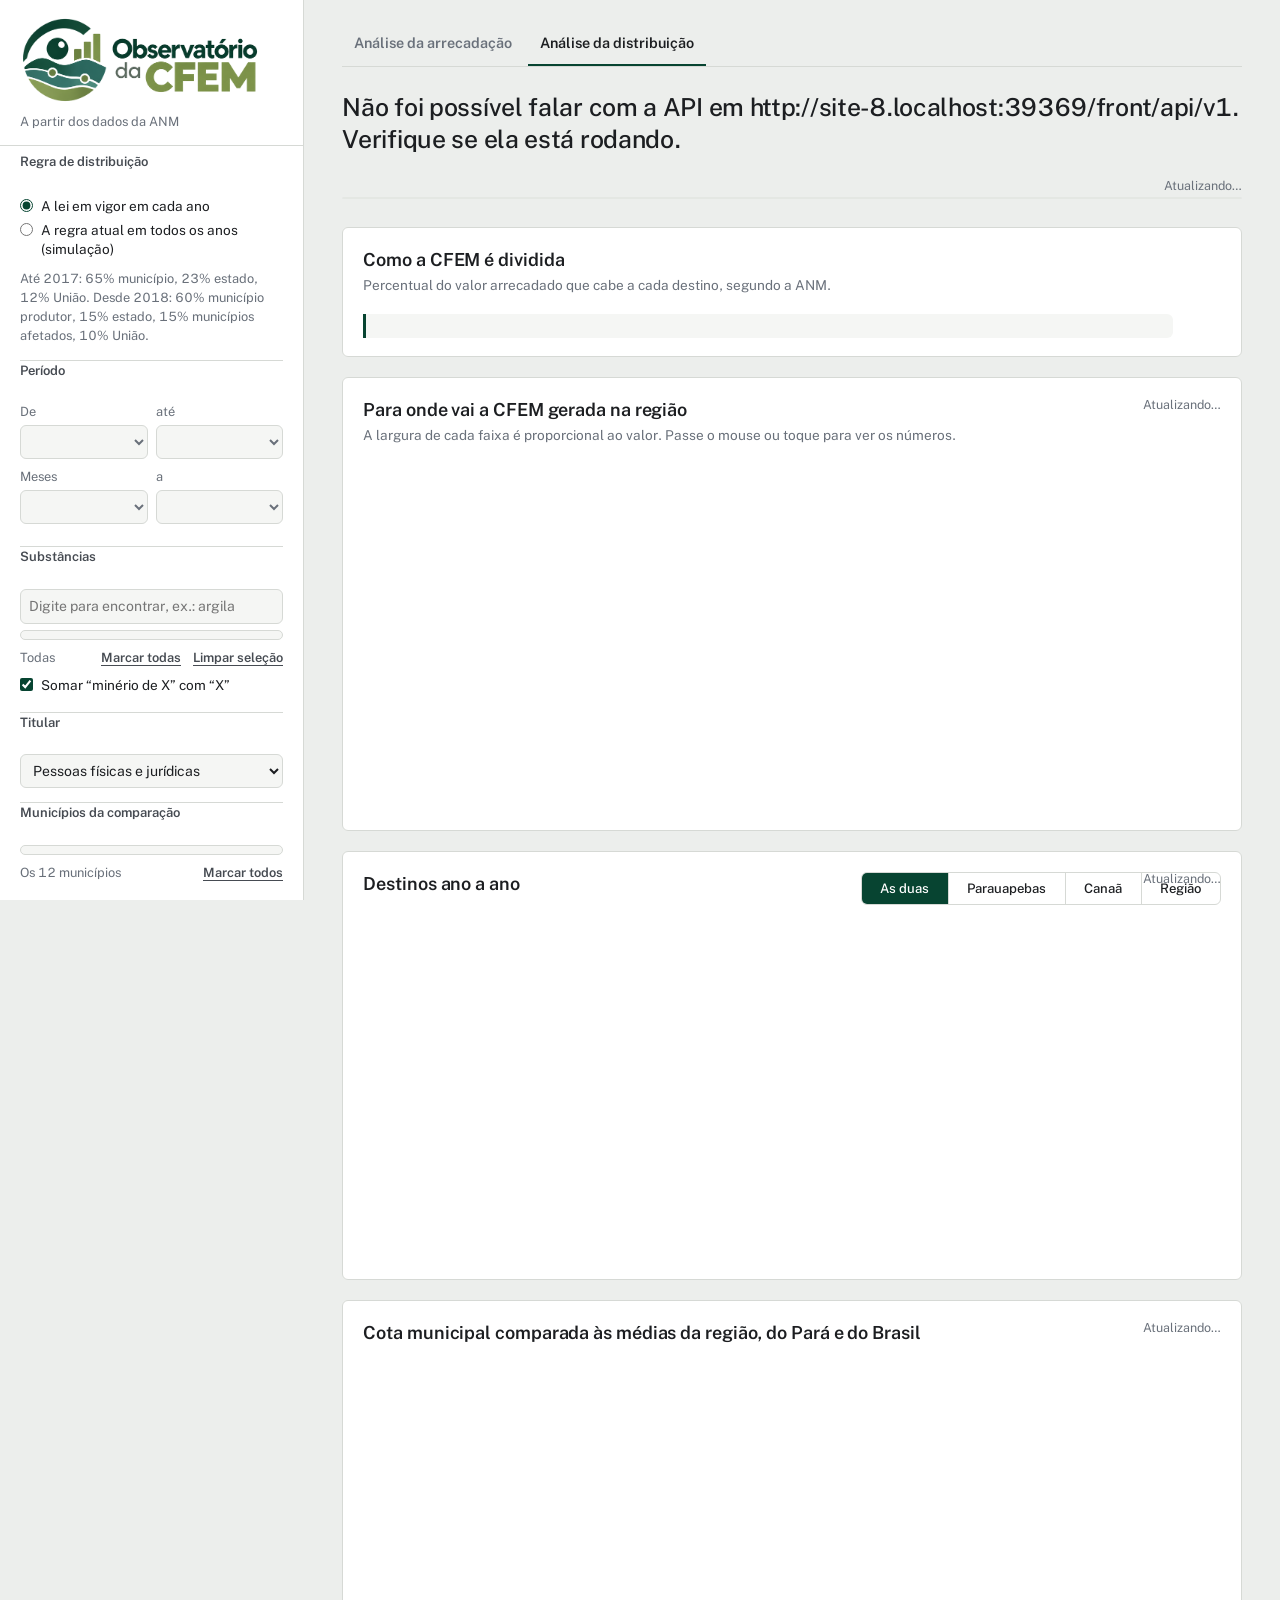
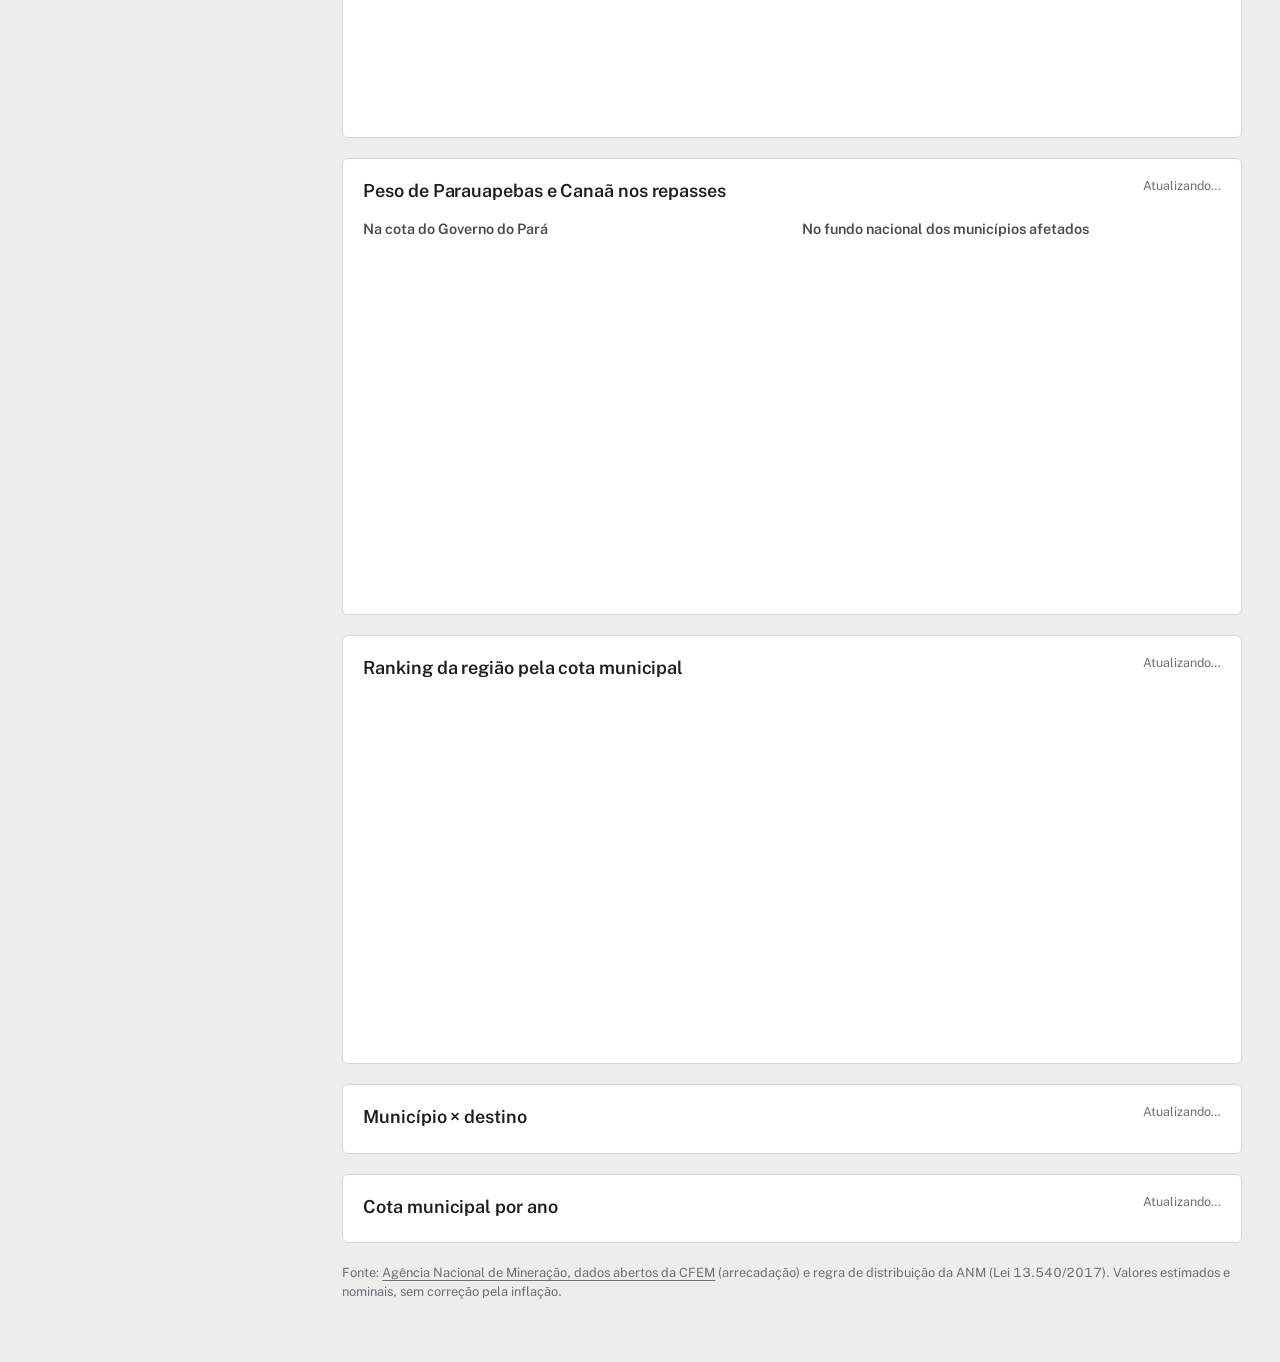
==== front/distribuicao.html @ bdf80a01 "Análise da distribuição" ====
<!doctype html>
<html lang="pt-BR">
<head>
  <meta charset="utf-8">
  <meta name="viewport" content="width=device-width, initial-scale=1">
  <title>Distribuição da CFEM · Observatório da CFEM</title>
  <meta name="description" content="Para onde vai a CFEM gerada em Parauapebas e Canaã dos Carajás: município produtor, estado, municípios afetados e União, comparados à região de Carajás, ao Pará e ao Brasil.">
  <link rel="preconnect" href="https://fonts.googleapis.com">
  <link rel="preconnect" href="https://fonts.gstatic.com" crossorigin>
  <link href="https://fonts.googleapis.com/css2?family=Public+Sans:wght@400;500;600;700&display=swap" rel="stylesheet">
  <link rel="stylesheet" href="estilo.css">
  <link rel="icon" type="image/png" href="img/favicon.png">
  <link rel="apple-touch-icon" href="img/apple-touch-icon.png">
  <script src="vendor/plotly.min.js" defer></script>
  <script src="comum.js" defer></script>
  <script src="distribuicao.js" defer></script>
</head>
<body>
  <a class="pular" href="#conteudo">Ir para os gráficos</a>

  <div class="estrutura">
    <!-- ============================== Filtros ============================== -->
    <aside class="lateral" id="lateral" aria-label="Filtros">
      <div class="marca">
        <div class="logo">
          <img src="img/logo-observatorio-cfem.png" width="640" height="235" alt="Observatório da CFEM">
          <span>A partir dos dados da ANM</span>
        </div>
        <button class="fechar-lateral" type="button" aria-label="Fechar filtros" data-acao="fechar-filtros">×</button>
      </div>

      <form id="filtros" autocomplete="off">
        <fieldset>
          <legend>Regra de distribuição</legend>
          <label class="marcar"><input type="radio" name="regra" value="vigente" checked> A lei em vigor em cada ano</label>
          <label class="marcar"><input type="radio" name="regra" value="atual"> A regra atual em todos os anos (simulação)</label>
          <p class="dica">Até 2017: 65% município, 23% estado, 12% União. Desde 2018: 60% município produtor, 15% estado, 15% municípios afetados, 10% União.</p>
        </fieldset>

        <fieldset>
          <legend>Período</legend>
          <div class="par">
            <label>De <select name="ano_inicio"></select></label>
            <label>até <select name="ano_fim"></select></label>
          </div>
          <div class="par" id="grupo-meses">
            <label>Meses <select name="mes_inicio"></select></label>
            <label>a <select name="mes_fim"></select></label>
          </div>
          <div class="aviso-parcial" id="aviso-parcial" hidden>
            <p></p>
            <button type="button" class="botao-texto" data-acao="meses-completos"></button>
          </div>
        </fieldset>

        <fieldset>
          <legend>Substâncias</legend>
          <input type="search" id="busca-substancia" placeholder="Digite para encontrar, ex.: argila" aria-label="Buscar substância" aria-describedby="dica-substancias">
          <div class="lista-marcar" id="lista-substancias" role="group" aria-label="Substâncias"></div>
          <div class="linha-acoes">
            <span id="resumo-substancias">Todas</span>
            <span class="botoes">
              <button type="button" class="botao-texto" data-acao="marcar-substancias">Marcar todas</button>
              <button type="button" class="botao-texto" data-acao="limpar-substancias">Limpar seleção</button>
            </span>
          </div>
          <p class="dica alerta-dica" id="dica-substancias" hidden>Marque ao menos uma substância. Digite o nome acima para encontrá-la na lista.</p>
          <label class="marcar"><input type="checkbox" name="agrupar_substancias" checked> Somar “minério de X” com “X”</label>
        </fieldset>

        <fieldset>
          <legend>Titular</legend>
          <select name="tipo_titular" aria-label="Tipo de titular">
            <option value="Todos">Pessoas físicas e jurídicas</option>
            <option value="PJ">Só pessoas jurídicas</option>
            <option value="PF">Só pessoas físicas</option>
          </select>
        </fieldset>

        <fieldset>
          <legend>Municípios da comparação</legend>
          <div class="lista-marcar curta" id="lista-municipios" role="group" aria-label="Municípios"></div>
          <div class="linha-acoes">
            <span id="resumo-municipios">Os 12 municípios</span>
            <button type="button" class="botao-texto" data-acao="todos-municipios">Marcar todos</button>
          </div>
        </fieldset>

        <fieldset>
          <legend>Médias de referência (região, Pará e Brasil)</legend>
          <label class="marcar"><input type="radio" name="denominador" value="com_registro" checked> Só municípios com arrecadação no período</label>
          <label class="marcar"><input type="radio" name="denominador" value="todos"> Todos os municípios (região 12, PA 144, Brasil 5.570)</label>
          <label class="marcar"><input type="checkbox" name="excluir_foco_das_medias"> Tirar Canaã e Parauapebas das médias</label>
        </fieldset>

        <fieldset>
          <legend>Exibição</legend>
          <label class="marcar"><input type="checkbox" name="escala" value="log"> Escala logarítmica</label>
        </fieldset>

        <div class="acoes-finais">
          <a class="botao" id="link-csv" href="#" download>Baixar distribuição filtrada (CSV)</a>
          <a class="botao secundario" id="link-json" href="#" target="_blank" rel="noopener">Abrir todos os dados (JSON)</a>
          <button type="button" class="botao-texto" data-acao="restaurar">Restaurar filtros</button>
        </div>
      </form>

      <footer class="estado-dados" id="estado-dados" aria-live="polite">
        <p id="texto-estado">Conectando à API…</p>
        <details>
          <summary>Atualizar agora</summary>
          <form id="form-admin">
            <label>Token de administração <input type="password" name="token" required></label>
            <label class="marcar"><input type="checkbox" name="forcar"> Reprocessar mesmo sem mudanças</label>
            <button class="botao secundario" type="submit">Verificar o portal da ANM</button>
            <p class="dica" id="msg-admin" role="status"></p>
          </form>
        </details>
      </footer>
    </aside>

    <!-- ============================== Conteúdo ============================== -->
    <main id="conteudo" tabindex="-1">
      <div class="barra-movel">
        <button type="button" class="botao secundario" data-acao="abrir-filtros" aria-controls="lateral">Filtros</button>
        <span id="resumo-movel"></span>
      </div>

      <nav class="paginas" aria-label="Páginas">
        <a href="./" data-pagina="arrecadacao" data-arquivo="./"><span class="longo">Análise da </span>arrecadação</a>
        <a href="distribuicao.html" data-pagina="distribuicao" data-arquivo="distribuicao.html" aria-current="page"><span class="longo">Análise da </span>distribuição</a>
      </nav>

      <header class="topo">
        <p class="manchete" id="manchete" aria-live="polite">Carregando os dados da CFEM…</p>
        <ul class="notas" id="notas"></ul>
      </header>

      <section class="cifras" id="sec-indicadores" aria-label="Indicadores" data-estado="carregando">
        <div class="cifras-grade cinco" id="cifras"></div>
      </section>

      <section class="bloco" id="sec-regras">
        <h2>Como a CFEM é dividida</h2>
        <p class="sub">Percentual do valor arrecadado que cabe a cada destino, segundo a ANM.</p>
        <div id="regras"></div>
        <blockquote class="uso-recursos" id="uso-recursos"></blockquote>
      </section>

      <section class="bloco" id="sec-fluxo" data-estado="carregando">
        <h2>Para onde vai a CFEM gerada na região</h2>
        <p class="sub" id="sub-fluxo">A largura de cada faixa é proporcional ao valor. Passe o mouse ou toque para ver os números.</p>
        <div class="grafico" id="g-fluxo" role="img" aria-label="Diagrama de fluxo do município de origem para cada destino"></div>
      </section>

      <section class="bloco" id="sec-destinos" data-estado="carregando">
        <div class="cabecalho-bloco">
          <div>
            <h2>Destinos ano a ano</h2>
            <p class="sub" id="sub-destinos"></p>
          </div>
          <div class="segmentado compacto" role="radiogroup" aria-label="Origem da CFEM" id="origem-destinos">
            <label><input type="radio" name="origem" value="soma" checked><span>As duas</span></label>
            <label><input type="radio" name="origem" value="Parauapebas"><span>Parauapebas</span></label>
            <label><input type="radio" name="origem" value="Canaã dos Carajás"><span>Canaã</span></label>
            <label><input type="radio" name="origem" value="regiao"><span>Região</span></label>
          </div>
        </div>
        <div class="grafico" id="g-destinos" role="img" aria-label="Barras empilhadas por ano e destino"></div>
      </section>

      <section class="bloco" id="sec-medias" data-estado="carregando">
        <h2>Cota municipal comparada às médias da região, do Pará e do Brasil</h2>
        <p class="sub" id="sub-medias"></p>
        <div class="grafico" id="g-medias" role="img" aria-label="Barras agrupadas por ano em escala logarítmica"></div>
        <div class="tabela-rolagem"><table class="tabela" id="t-medias"></table></div>
      </section>

      <section class="bloco" id="sec-peso" data-estado="carregando">
        <h2>Peso de Parauapebas e Canaã nos repasses</h2>
        <p class="sub" id="sub-peso"></p>
        <div class="dupla interna">
          <div>
            <h3>Na cota do Governo do Pará</h3>
            <div class="grafico" id="g-peso-estado" role="img" aria-label="Linhas: participação na cota estadual do Pará"></div>
          </div>
          <div>
            <h3>No fundo nacional dos municípios afetados</h3>
            <div class="grafico" id="g-peso-afetados" role="img" aria-label="Linhas: participação no fundo dos municípios afetados"></div>
          </div>
        </div>
      </section>

      <section class="bloco" id="sec-ranking" data-estado="carregando">
        <h2>Ranking da região pela cota municipal</h2>
        <p class="sub" id="sub-ranking"></p>
        <div class="grafico" id="g-ranking" role="img" aria-label="Barras horizontais por município"></div>
      </section>

      <section class="bloco" id="sec-tabela-destinos" data-estado="carregando">
        <h2>Município × destino</h2>
        <p class="sub" id="sub-tabela-destinos"></p>
        <div class="tabela-rolagem"><table class="tabela" id="t-destinos"></table></div>
      </section>

      <section class="bloco" id="sec-resumo" data-estado="carregando">
        <h2>Cota municipal por ano</h2>
        <p class="sub" id="sub-resumo"></p>
        <div class="tabela-rolagem"><table class="tabela" id="t-resumo"></table></div>
      </section>

      <footer class="rodape">
        <p>Fonte: <a href="https://dadosabertos.anm.gov.br/CFEM/" target="_blank" rel="noopener">Agência Nacional de Mineração, dados abertos da CFEM</a> (arrecadação) e regra de distribuição da ANM (Lei 13.540/2017). Valores estimados e nominais, sem correção pela inflação.</p>
      </footer>
    </main>
  </div>
  <div class="veu" data-acao="fechar-filtros" hidden></div>
</body>
</html>
---- front/estilo.css ----
/* ============================================================
   CFEM Carajás — tokens
   ============================================================ */
:root {
  color-scheme: light;
  --bg: #eceeec;            /* cinza mineral */
  --surface: #ffffff;
  --surface-2: #f5f6f4;
  --ink: #1c1e21;
  --ink-2: #464b52;
  --muted: #69707a;
  --rule: #d6d9d5;
  --grid: #e8eae6;
  --focus: #1c1e21;
  --marca: #074431;          /* verde-escuro da logo: botões e seleção */
  --marca-texto: #ffffff;

  /* identidade das séries (mesma do painel do Colab) */
  --c-parauapebas: #2a78d6;
  --c-canaa: #eb6834;
  --c-demais: #a3a29c;
  --c-soma: #3d3c39;
  --c-media-rc: #6250d6;
  --c-media-pa: #1baf7a;
  --c-media-br: #52514e;
  --c-contexto: #c9c8c2;
  --c-incompleto: rgba(105, 112, 122, .13);

  /* destinos da CFEM (página de distribuição) — paleta validada para daltonismo no claro e no escuro */
  --c-dest-municipio: #0f8a72;
  --c-dest-estado: #b88400;
  --c-dest-afetados: #c0407a;
  --c-dest-uniao: #3d6fb0;

  --seq-1: #cde2fb; --seq-2: #9ec5f4; --seq-3: #6da7ec; --seq-4: #3987e5;
  --seq-5: #256abf; --seq-6: #184f95; --seq-7: #0d366b;

  --fonte: "Public Sans", system-ui, -apple-system, "Segoe UI", Roboto, sans-serif;
  --lateral: 304px;
  --raio: 6px;
}

@media (prefers-color-scheme: dark) {
  :root:not([data-theme="light"]) {
    color-scheme: dark;
    --bg: #141517; --surface: #1c1d20; --surface-2: #232428;
    --ink: #ecebe7; --ink-2: #c4c3bc; --muted: #9b9b94; --rule: #34363b; --grid: #2a2c30; --focus: #ecebe7;
    --marca: #7c914b; --marca-texto: #10140a;
    --c-parauapebas: #3987e5; --c-canaa: #d95926; --c-demais: #74736d; --c-soma: #d9d7d0;
    --c-media-rc: #9085e9; --c-media-pa: #199e70; --c-media-br: #a19f98; --c-contexto: #4a4b50; --c-incompleto: rgba(155, 155, 148, .14);
    --c-dest-municipio: #1f9a80; --c-dest-estado: #b3850c; --c-dest-afetados: #d65a92; --c-dest-uniao: #5a86cc;
    --seq-1: #16314f; --seq-2: #1c4775; --seq-3: #225d9b; --seq-4: #2a78d6;
    --seq-5: #5598e7; --seq-6: #86b6ef; --seq-7: #cde2fb;
  }
}
:root[data-theme="dark"] {
  color-scheme: dark;
  --bg: #141517; --surface: #1c1d20; --surface-2: #232428;
  --ink: #ecebe7; --ink-2: #c4c3bc; --muted: #9b9b94; --rule: #34363b; --grid: #2a2c30; --focus: #ecebe7;
  --marca: #7c914b; --marca-texto: #10140a;
  --c-parauapebas: #3987e5; --c-canaa: #d95926; --c-demais: #74736d; --c-soma: #d9d7d0;
  --c-media-rc: #9085e9; --c-media-pa: #199e70; --c-media-br: #a19f98; --c-contexto: #4a4b50; --c-incompleto: rgba(155, 155, 148, .14);
    --c-dest-municipio: #1f9a80; --c-dest-estado: #b3850c; --c-dest-afetados: #d65a92; --c-dest-uniao: #5a86cc;
  --seq-1: #16314f; --seq-2: #1c4775; --seq-3: #225d9b; --seq-4: #2a78d6;
  --seq-5: #5598e7; --seq-6: #86b6ef; --seq-7: #cde2fb;
}

/* ============================================================
   Base
   ============================================================ */
*, *::before, *::after { box-sizing: border-box; }
[hidden] { display: none !important; }   /* vale mesmo para itens com display: flex/grid */
html { -webkit-text-size-adjust: 100%; }
body {
  margin: 0;
  background: var(--bg);
  color: var(--ink);
  font: 400 15px/1.5 var(--fonte);
  font-variant-numeric: tabular-nums;
}
a { color: inherit; text-underline-offset: 3px; }
h2 { font-size: 1.125rem; font-weight: 600; line-height: 1.3; margin: 0; letter-spacing: -.005em; }
button, input, select { font: inherit; color: inherit; }
:focus-visible { outline: 2px solid var(--focus); outline-offset: 2px; }

.pular { position: absolute; left: -999px; top: 8px; background: var(--ink); color: var(--surface); padding: 8px 12px; z-index: 50; border-radius: var(--raio); }
.pular:focus { left: 8px; }

.estrutura { display: grid; grid-template-columns: var(--lateral) minmax(0, 1fr); min-height: 100vh; }

/* ============================================================
   Lateral de filtros
   ============================================================ */
.lateral {
  position: sticky; top: 0; height: 100vh; overflow-y: auto;
  background: var(--surface); border-right: 1px solid var(--rule);
  display: flex; flex-direction: column;
}
.marca { display: flex; align-items: flex-start; gap: 10px; padding: 16px 20px 14px; border-bottom: 1px solid var(--rule); }
.logo { flex: 1; min-width: 0; }
.logo img { display: block; width: 100%; max-width: 240px; height: auto; }
.logo span { display: block; font-size: .8rem; color: var(--muted); margin-top: 8px; }
@media (prefers-color-scheme: dark) {
  :root:not([data-theme="light"]) .logo img { background: #fff; padding: 8px 10px; border-radius: var(--raio); }
}
:root[data-theme="dark"] .logo img { background: #fff; padding: 8px 10px; border-radius: var(--raio); }
.fechar-lateral { display: none; margin-left: auto; background: none; border: 0; font-size: 1.6rem; line-height: 1; cursor: pointer; padding: 4px 8px; }

#filtros { padding: 6px 20px 8px; flex: 1; }
fieldset { border: 0; padding: 14px 0; margin: 0; border-bottom: 1px solid var(--rule); min-width: 0; }
legend { font-size: .8125rem; font-weight: 600; color: var(--ink-2); padding: 0; margin-bottom: 8px; }
.dica { font-size: .8rem; color: var(--muted); margin: 8px 0 0; }

select, input[type="search"], input[type="password"] {
  width: 100%; background: var(--surface-2); border: 1px solid var(--rule); border-radius: var(--raio);
  padding: 6px 8px; font-size: .875rem; min-height: 34px;
}
.par { display: grid; grid-template-columns: 1fr 1fr; gap: 8px; margin-bottom: 8px; }
.par label, .par-unico { display: grid; gap: 4px; font-size: .8rem; color: var(--muted); }
.par-unico { margin-top: 8px; }

.segmentado { display: grid; grid-template-columns: 1fr 1fr; border: 1px solid var(--rule); border-radius: var(--raio); overflow: hidden; }
.segmentado label { position: relative; }
.segmentado input { position: absolute; opacity: 0; inset: 0; cursor: pointer; }
.segmentado span { display: block; text-align: center; padding: 7px 4px; font-size: .875rem; font-weight: 500; }
.segmentado label + label span { border-left: 1px solid var(--rule); }
.segmentado input:checked + span { background: var(--marca); color: var(--marca-texto); }
.segmentado input:focus-visible + span { outline: 2px solid var(--focus); outline-offset: -4px; }

.marcar { display: flex; gap: 8px; align-items: flex-start; font-size: .85rem; padding: 3px 0; cursor: pointer; line-height: 1.35; }
.marcar input { margin: 2px 0 0; accent-color: var(--marca); flex: none; }

#busca-substancia { margin-bottom: 6px; }
.lista-marcar { max-height: 172px; overflow-y: auto; border: 1px solid var(--rule); border-radius: var(--raio); padding: 4px 8px; background: var(--surface-2); }
.lista-marcar.curta { max-height: none; }
.lista-marcar .marcar { font-size: .82rem; }
.lista-marcar .valor { margin-left: auto; color: var(--muted); font-size: .75rem; white-space: nowrap; }
.amostra { width: 10px; height: 10px; border-radius: 2px; flex: none; margin-top: 4px; background: var(--c-contexto); }
.linha-acoes { display: flex; justify-content: space-between; align-items: center; gap: 8px; margin: 6px 0 4px; font-size: .8rem; color: var(--muted); }
.linha-acoes { flex-wrap: wrap; }
.linha-acoes .botoes { display: flex; gap: 12px; white-space: nowrap; }
.alerta-dica { color: var(--ink-2); background: var(--surface-2); border: 1px solid var(--rule); border-radius: var(--raio); padding: 6px 8px; }
.sem-resultado { font-size: .8rem; color: var(--muted); padding: 6px 0; }

.aviso-parcial { background: var(--surface-2); border: 1px solid var(--rule); border-radius: var(--raio); padding: 8px 10px; font-size: .8rem; }
.aviso-parcial p { margin: 0 0 4px; color: var(--ink-2); }

.botao, .botao-texto { cursor: pointer; text-decoration: none; }
.botao {
  display: block; text-align: center; background: var(--marca); color: var(--marca-texto); border: 1px solid var(--marca);
  border-radius: var(--raio); padding: 8px 12px; font-size: .875rem; font-weight: 600;
}
.botao.secundario { background: transparent; color: var(--ink); border-color: var(--rule); }
.botao:hover { filter: brightness(1.15); }
.botao.secundario:hover { background: var(--surface-2); filter: none; }
.botao-texto { background: none; border: 0; padding: 2px 0; font-size: .8rem; font-weight: 600; text-decoration: underline; text-underline-offset: 3px; color: var(--ink-2); }
.acoes-finais { display: grid; gap: 8px; padding: 16px 0 8px; }
.acoes-finais .botao-texto { justify-self: start; }

.estado-dados { padding: 14px 20px 20px; border-top: 1px solid var(--rule); font-size: .8rem; color: var(--muted); }
.estado-dados p { margin: 0 0 8px; }
.estado-dados summary { cursor: pointer; font-weight: 600; color: var(--ink-2); }
#form-admin { display: grid; gap: 8px; margin-top: 10px; }
#form-admin label:not(.marcar) { display: grid; gap: 4px; }

/* ============================================================
   Conteúdo
   ============================================================ */
main { padding: 32px clamp(16px, 3vw, 44px) 48px; min-width: 0; outline: none; }
.barra-movel { display: none; }

.topo { margin-bottom: 28px; }
/* A manchete: frase que se reescreve a cada filtro. Os nomes dos municípios
   levam um sublinhado grosso na cor da série e funcionam como legenda. */
.manchete {
  font-size: clamp(1.15rem, 0.95rem + 0.75vw, 1.6rem);
  line-height: 1.3; font-weight: 500; letter-spacing: -.012em;
  margin: 0; max-width: 62ch; text-wrap: pretty;
}
.manchete b { font-weight: 700; }
.manchete .mun { text-decoration: underline; text-decoration-thickness: .14em; text-underline-offset: .16em; }
.manchete .mun.p { text-decoration-color: var(--c-parauapebas); }
.manchete .mun.c { text-decoration-color: var(--c-canaa); }
.manchete .mun.m { text-decoration-color: var(--c-media-pa); }
.manchete .mun.r { text-decoration-color: var(--c-media-rc); }
.notas { list-style: none; padding: 0; margin: 14px 0 0; display: grid; gap: 4px; font-size: .85rem; color: var(--muted); max-width: 80ch; }
.notas li::before { content: "i"; display: inline-grid; place-items: center; width: 16px; height: 16px; margin-right: 8px; border: 1px solid var(--muted); border-radius: 50%; font-size: .65rem; font-weight: 700; font-style: italic; vertical-align: 1px; }
.notas li.alerta { color: var(--ink-2); }

/* faixa de cifras: uma linha contínua, não cartões soltos */
.cifras { margin-bottom: 28px; }
.cifras-grade {
  /* o fundo cinza aparece no vão de 1px entre os cartões e faz as linhas divisórias em qualquer arranjo */
  display: grid; gap: 1px; background: var(--rule); border: 1px solid var(--rule); border-radius: var(--raio); overflow: hidden;
  grid-template-columns: repeat(2, minmax(0, 1fr));
}
.cifra { padding: 14px 16px 16px; background: var(--surface); position: relative; min-width: 0; }
.cifra.media { grid-column: 1 / -1; }                       /* celular: médias em linha inteira */
@media (min-width: 901px) {                                  /* valores numa linha, as 3 médias na outra */
  .cifras-grade { grid-template-columns: repeat(12, minmax(0, 1fr)); }
  .cifra { grid-column: span 3; }
  .cifra.media { grid-column: span 4; }
}
@media (min-width: 1560px) {                                 /* tela larga: os 7 numa linha */
  .cifras-grade { grid-template-columns: repeat(7, minmax(0, 1fr)); }
  .cifra, .cifra.media { grid-column: auto; }
}
.cifra::before { content: ""; position: absolute; left: 16px; top: 0; width: 28px; height: 3px; background: var(--cor, var(--ink)); }
.cifra .rotulo { font-size: .8rem; color: var(--muted); margin: 4px 0 2px; }
.cifra .valor { font-size: 1.375rem; font-weight: 650; letter-spacing: -.01em; line-height: 1.2; white-space: nowrap; }
.cifra .extra { font-size: .78rem; color: var(--ink-2); margin-top: 4px; }

.bloco { background: var(--surface); border: 1px solid var(--rule); border-radius: var(--raio); padding: 20px 20px 14px; margin-bottom: 20px; min-width: 0; position: relative; }
.bloco .sub { color: var(--muted); font-size: .85rem; margin: 4px 0 10px; max-width: 80ch; }
.dupla { display: grid; grid-template-columns: repeat(2, minmax(0, 1fr)); gap: 20px; }
.dupla .bloco { margin-bottom: 20px; }
.grafico { width: 100%; min-height: 360px; }

/* estados de carregamento / erro por seção */
[data-estado="carregando"] .grafico, [data-estado="carregando"] .tabela, [data-estado="carregando"] .cifras-grade { opacity: .35; transition: opacity .2s; }
[data-estado="carregando"]::after {
  content: "Atualizando…"; position: absolute; top: 18px; right: 20px; font-size: .78rem; color: var(--muted);
}
.cifras[data-estado="carregando"] { position: relative; }
.cifras[data-estado="carregando"]::after { top: -20px; right: 0; }
.erro-secao { padding: 14px 16px; border: 1px dashed var(--rule); border-radius: var(--raio); color: var(--ink-2); font-size: .875rem; }
.vazio { padding: 40px 16px; text-align: center; color: var(--muted); font-size: .9rem; }

/* tabelas */
.tabela-rolagem { overflow-x: auto; margin-top: 8px; }
.tabela { width: 100%; border-collapse: collapse; font-size: .82rem; }
.tabela th, .tabela td { padding: 7px 10px; text-align: right; white-space: nowrap; border-bottom: 1px solid var(--grid); }
.tabela th:first-child, .tabela td:first-child { text-align: left; }
.tabela thead th { font-weight: 600; color: var(--ink-2); border-bottom: 1px solid var(--rule); vertical-align: bottom; white-space: normal; }
.tabela tr.total td { font-weight: 700; border-top: 1px solid var(--ink-2); }
.tabela thead tr.grupo th { text-align: center; border-bottom: 1px solid var(--grid); color: var(--muted); font-weight: 500; }
.tabela thead tr.grupo th:first-child { text-align: left; vertical-align: bottom; border-bottom: 1px solid var(--rule); }
#t-titulares td:first-child { white-space: normal; min-width: 220px; }
.tabela tr.media td { font-style: italic; color: var(--ink-2); }
.tabela td .tag { display: inline-block; width: 8px; height: 8px; border-radius: 2px; margin-right: 8px; vertical-align: 1px; }
.tabela .barra { position: relative; min-width: 110px; }
.tabela .barra i { position: absolute; left: 10px; top: 50%; height: 6px; transform: translateY(-50%); background: var(--seq-2); border-radius: 0 2px 2px 0; }
.tabela .barra span { position: relative; }

.rodape { color: var(--muted); font-size: .8rem; margin-top: 12px; }

/* ============================================================
   Navegação entre as páginas
   ============================================================ */
.paginas { display: flex; gap: 4px; margin: -8px 0 24px; border-bottom: 1px solid var(--rule); overflow-x: auto; }
.paginas a {
  padding: 8px 12px 10px; text-decoration: none; color: var(--muted); font-weight: 600; font-size: .9rem;
  border-bottom: 3px solid transparent; margin-bottom: -1px; white-space: nowrap;
}
.paginas a:hover { color: var(--ink); }
.paginas a[aria-current="page"] { color: var(--ink); border-bottom-color: var(--marca); }
.paginas a::first-letter { text-transform: uppercase; }
@media (max-width: 520px) { .paginas .longo { display: none; } }

/* ============================================================
   Página de distribuição
   ============================================================ */
.manchete .dest { text-decoration: underline; text-decoration-thickness: .14em; text-underline-offset: .16em; text-decoration-color: var(--cor); }
.cifra .rotulo .pp { color: var(--ink-2); font-weight: 600; }
.cifras-grade.cinco .cifra.origem { grid-column: 1 / -1; }   /* celular: arrecadado em cima, destinos 2 a 2 */
@media (min-width: 901px) {
  .cifras-grade.cinco { grid-template-columns: repeat(12, minmax(0, 1fr)); }
  .cifras-grade.cinco .cifra { grid-column: span 3; }
  .cifras-grade.cinco .cifra.origem { grid-column: 1 / -1; }
}
@media (min-width: 1400px) {
  .cifras-grade.cinco { grid-template-columns: repeat(5, minmax(0, 1fr)); }
  .cifras-grade.cinco .cifra, .cifras-grade.cinco .cifra.origem { grid-column: auto; }
}

.legenda-dest { display: flex; flex-wrap: wrap; gap: 6px 16px; font-size: .82rem; color: var(--ink-2); margin: 4px 0 14px; }
.legenda-dest i { display: inline-block; width: 10px; height: 10px; border-radius: 2px; margin-right: 6px; vertical-align: -1px; }
.regra { margin-bottom: 16px; }
.regra.fora { opacity: .55; }
.regra-cab { font-size: .85rem; margin-bottom: 6px; display: flex; flex-wrap: wrap; gap: 4px 10px; align-items: baseline; }
.regra-cab span { color: var(--muted); }
.selo { font-style: normal; font-size: .72rem; font-weight: 600; color: var(--marca); border: 1px solid currentColor; border-radius: 999px; padding: 0 8px; }
.barra-regra { display: flex; height: 30px; border-radius: 4px; overflow: hidden; gap: 2px; background: var(--surface); }
.barra-regra .seg {
  display: grid; place-items: center; color: #fff; font-size: .78rem; font-weight: 700; min-width: 0; overflow: hidden;
  white-space: nowrap; flex-grow: 0; flex-shrink: 1;
}
.regra .dica { margin-top: 6px; }
.uso-recursos { margin: 18px 0 4px; padding: 12px 16px; border-left: 3px solid var(--marca); background: var(--surface-2); border-radius: 0 var(--raio) var(--raio) 0; max-width: 90ch; }
.uso-recursos p { margin: 0 0 6px; font-size: .88rem; color: var(--ink-2); }
.uso-recursos cite { font-size: .78rem; color: var(--muted); font-style: normal; }

.cabecalho-bloco { display: flex; justify-content: space-between; align-items: flex-start; gap: 12px 20px; flex-wrap: wrap; }
.segmentado.compacto { grid-template-columns: repeat(4, auto); min-width: min(100%, 360px); }
.segmentado.compacto span { padding: 6px 12px; font-size: .82rem; }
.dupla.interna { gap: 20px; }
.dupla.interna h3 { font-size: .9rem; font-weight: 600; color: var(--ink-2); margin: 6px 0 0; }
.tabela th .tag { display: inline-block; width: 8px; height: 8px; border-radius: 2px; margin-right: 6px; vertical-align: 1px; }

.veu { position: fixed; inset: 0; background: rgba(0,0,0,.35); z-index: 30; }

/* ============================================================
   Responsivo
   ============================================================ */
@media (max-width: 1180px) {
  .dupla { grid-template-columns: minmax(0, 1fr); gap: 0; }
}
@media (max-width: 900px) {
  .estrutura { grid-template-columns: minmax(0, 1fr); }
  .lateral {
    position: fixed; z-index: 40; left: 0; top: 0; width: min(88vw, 340px);
    transform: translateX(-102%); transition: transform .22s ease; box-shadow: 0 0 40px rgba(0,0,0,.18);
  }
  body.filtros-abertos .lateral { transform: none; }
  .fechar-lateral { display: block; }
  main { padding-top: 0; }
  .barra-movel {
    display: flex; align-items: center; gap: 12px; position: sticky; top: 0; z-index: 20;
    background: var(--bg); padding: 12px 0; margin-bottom: 8px; border-bottom: 1px solid var(--rule);
  }
  .barra-movel .botao { flex: none; }
  #resumo-movel { font-size: .8rem; color: var(--muted); overflow: hidden; text-overflow: ellipsis; white-space: nowrap; }
  .bloco { padding: 16px 12px 10px; }
  .grafico { min-height: 320px; }
  .cifra .valor { font-size: 1.15rem; }
}
@media (prefers-reduced-motion: reduce) {
  * { transition: none !important; }
}
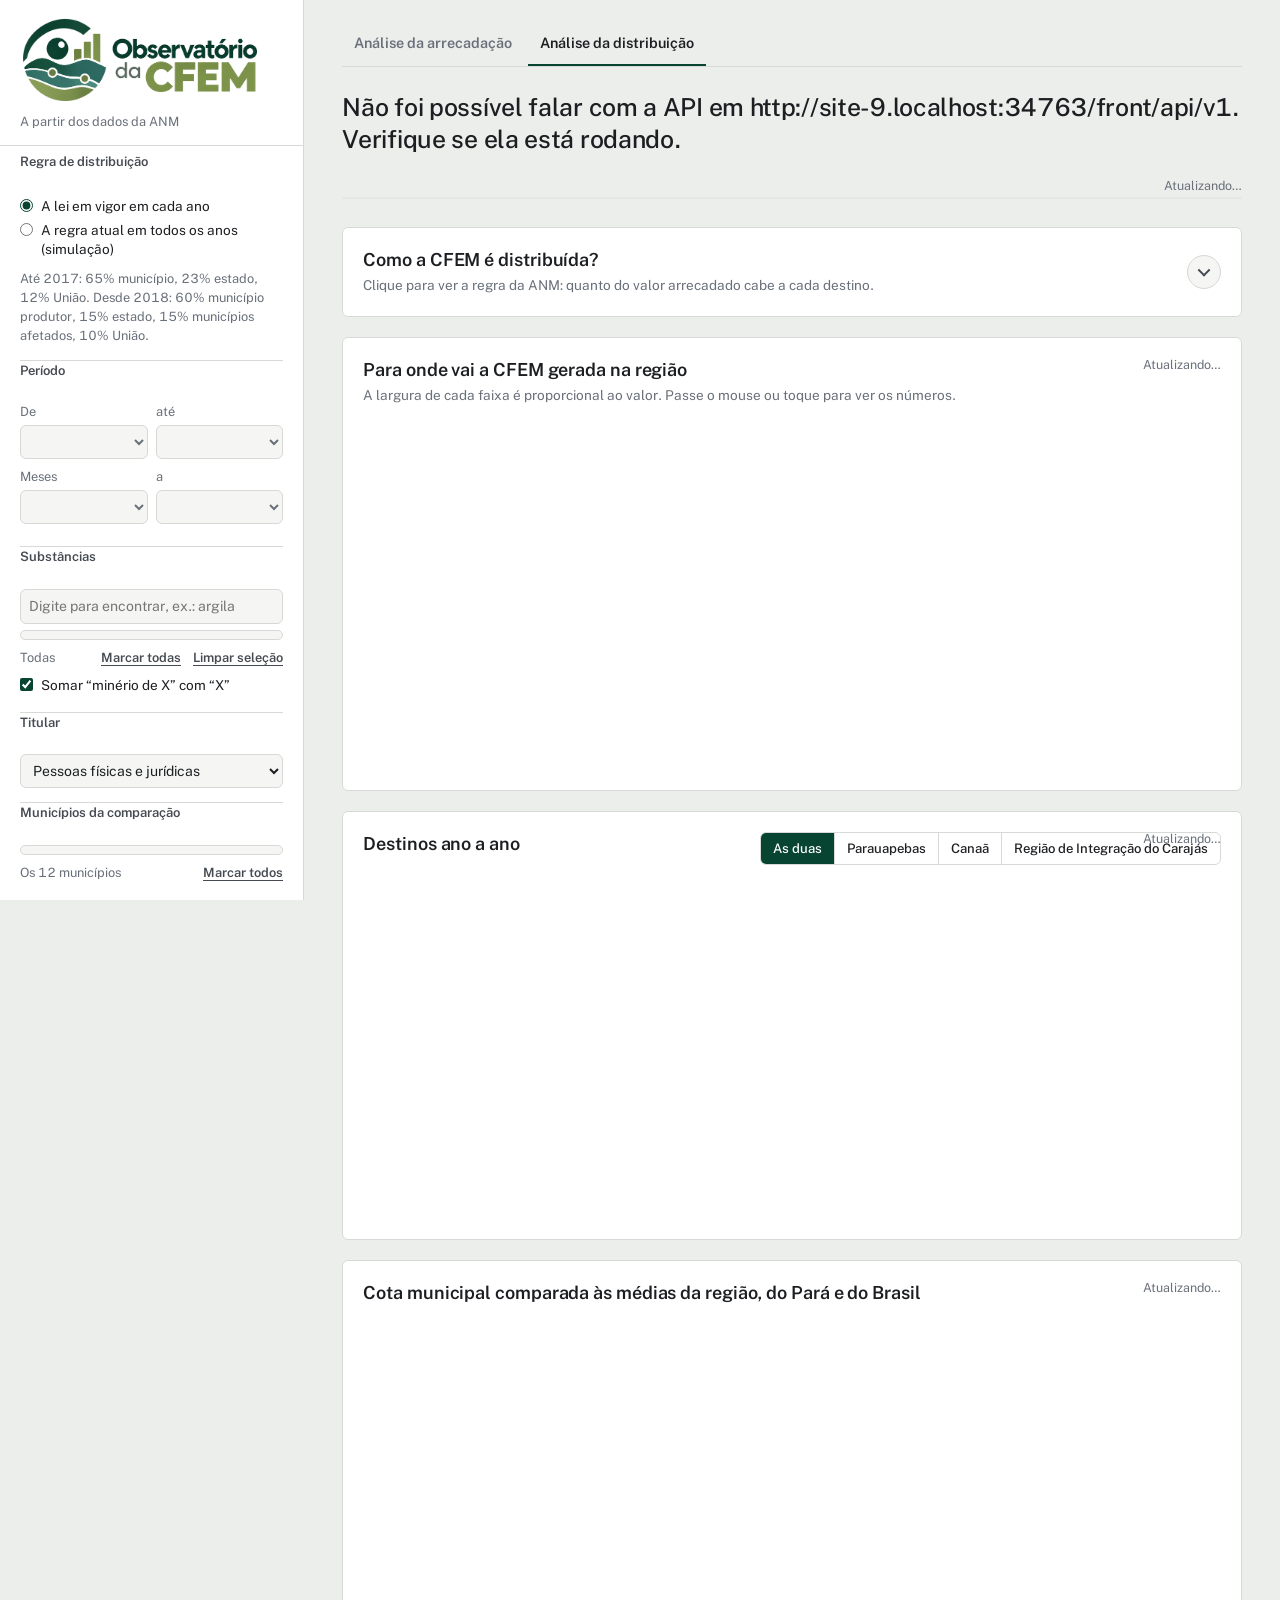
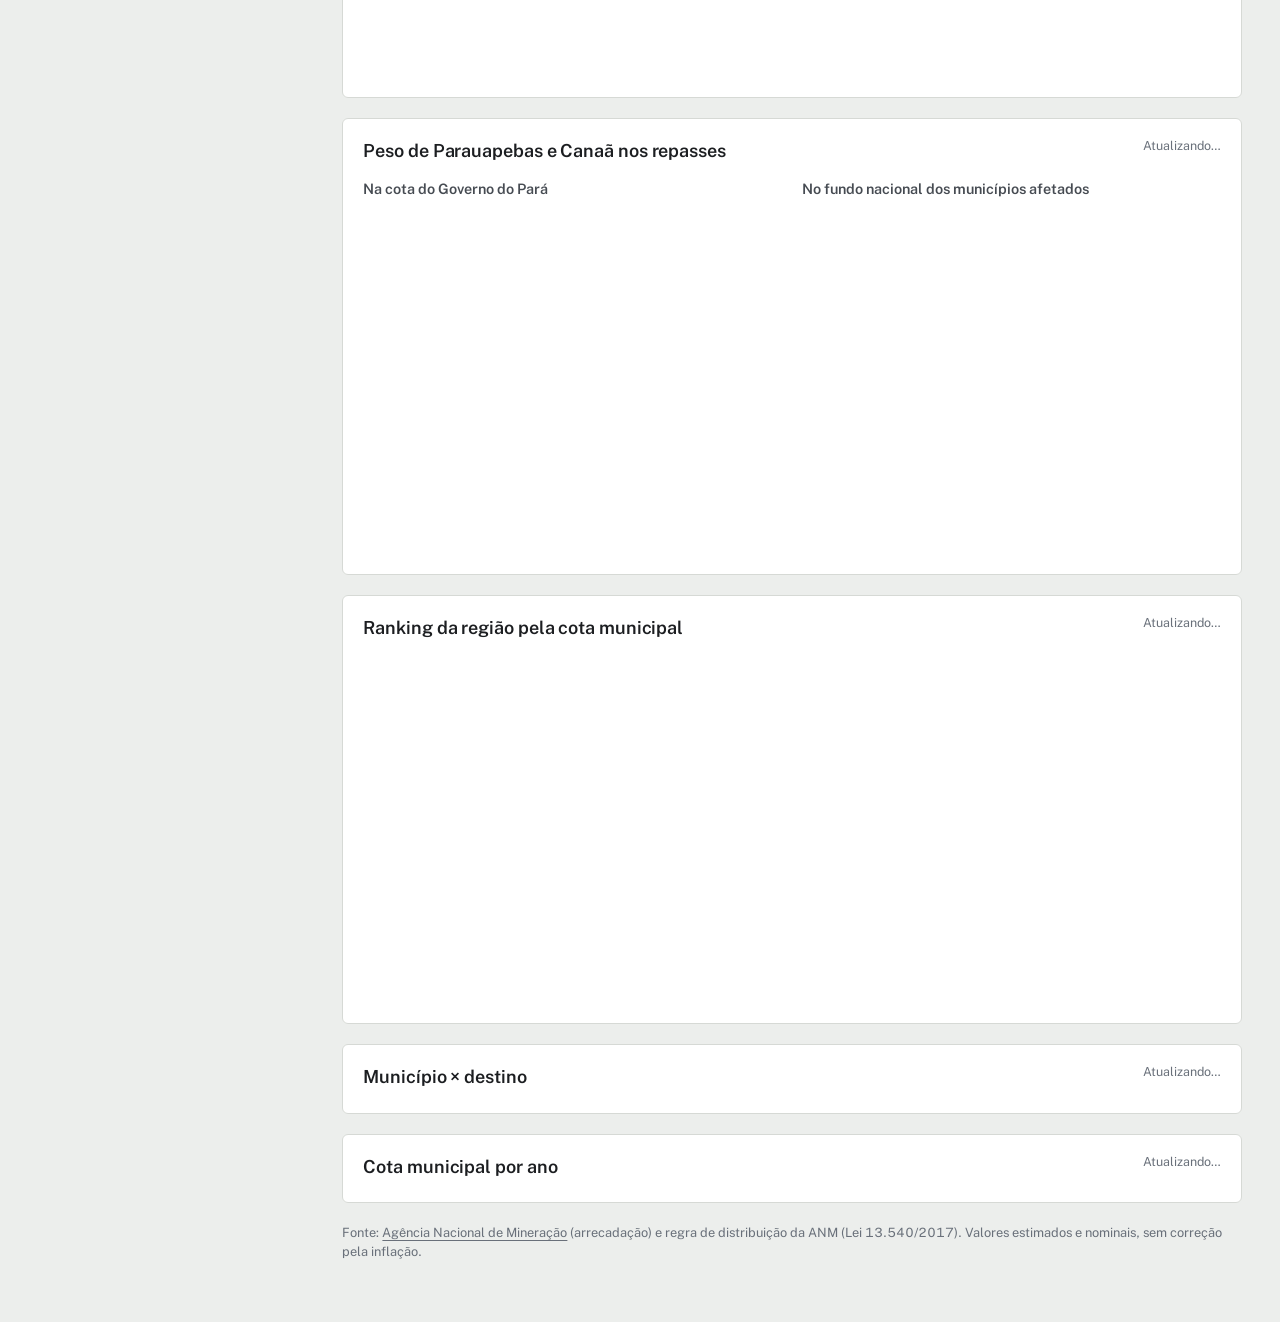
==== commit 79ddd2b1: "Atualizações na análise de distribuição" ====
--- a/front/distribuicao.html
+++ b/front/distribuicao.html
@@ -89,7 +89,7 @@
         <fieldset>
           <legend>Médias de referência (região, Pará e Brasil)</legend>
           <label class="marcar"><input type="radio" name="denominador" value="com_registro" checked> Só municípios com arrecadação no período</label>
-          <label class="marcar"><input type="radio" name="denominador" value="todos"> Todos os municípios (região 12, PA 144, Brasil 5.570)</label>
+          <label class="marcar"><input type="radio" name="denominador" value="todos"> Todos os municípios (Região de Integração do Carajás 12, PA 144 e Brasil 5.570)</label>
           <label class="marcar"><input type="checkbox" name="excluir_foco_das_medias"> Tirar Canaã e Parauapebas das médias</label>
         </fieldset>
 
@@ -140,15 +140,22 @@
         <div class="cifras-grade cinco" id="cifras"></div>
       </section>
 
-      <section class="bloco" id="sec-regras">
-        <h2>Como a CFEM é dividida</h2>
-        <p class="sub">Percentual do valor arrecadado que cabe a cada destino, segundo a ANM.</p>
-        <div id="regras"></div>
-        <blockquote class="uso-recursos" id="uso-recursos"></blockquote>
-      </section>
+      <details class="bloco recolhivel" id="sec-regras">
+        <summary>
+          <span class="titulo-recolhivel">
+            <h2>Como a CFEM é distribuída?</h2>
+            <span class="sub">Clique para ver a regra da ANM: quanto do valor arrecadado cabe a cada destino.</span>
+          </span>
+          <span class="seta" aria-hidden="true"></span>
+        </summary>
+        <div class="conteudo-recolhivel">
+          <div id="regras"></div>
+          <blockquote class="uso-recursos" id="uso-recursos"></blockquote>
+        </div>
+      </details>
 
       <section class="bloco" id="sec-fluxo" data-estado="carregando">
-        <h2>Para onde vai a CFEM gerada na região</h2>
+        <h2 id="titulo-fluxo">Para onde vai a CFEM gerada na região</h2>
         <p class="sub" id="sub-fluxo">A largura de cada faixa é proporcional ao valor. Passe o mouse ou toque para ver os números.</p>
         <div class="grafico" id="g-fluxo" role="img" aria-label="Diagrama de fluxo do município de origem para cada destino"></div>
       </section>
@@ -163,7 +170,7 @@
             <label><input type="radio" name="origem" value="soma" checked><span>As duas</span></label>
             <label><input type="radio" name="origem" value="Parauapebas"><span>Parauapebas</span></label>
             <label><input type="radio" name="origem" value="Canaã dos Carajás"><span>Canaã</span></label>
-            <label><input type="radio" name="origem" value="regiao"><span>Região</span></label>
+            <label><input type="radio" name="origem" value="regiao"><span>Região de Integração do Carajás</span></label>
           </div>
         </div>
         <div class="grafico" id="g-destinos" role="img" aria-label="Barras empilhadas por ano e destino"></div>
@@ -210,7 +217,7 @@
       </section>
 
       <footer class="rodape">
-        <p>Fonte: <a href="https://dadosabertos.anm.gov.br/CFEM/" target="_blank" rel="noopener">Agência Nacional de Mineração, dados abertos da CFEM</a> (arrecadação) e regra de distribuição da ANM (Lei 13.540/2017). Valores estimados e nominais, sem correção pela inflação.</p>
+        <p>Fonte: <a href="https://www.gov.br/anm/pt-br" target="_blank" rel="noopener">Agência Nacional de Mineração</a> (arrecadação) e regra de distribuição da ANM (Lei 13.540/2017). Valores estimados e nominais, sem correção pela inflação.</p>
       </footer>
     </main>
   </div>
--- a/front/estilo.css
+++ b/front/estilo.css
@@ -290,8 +290,32 @@
 .uso-recursos p { margin: 0 0 6px; font-size: .88rem; color: var(--ink-2); }
 .uso-recursos cite { font-size: .78rem; color: var(--muted); font-style: normal; }
 
+/* bloco que abre e fecha (regras de distribuição) */
+.recolhivel { padding-bottom: 20px; }
+.recolhivel summary { display: flex; justify-content: space-between; align-items: center; gap: 16px; cursor: pointer; list-style: none; }
+.recolhivel summary::-webkit-details-marker { display: none; }
+.recolhivel .titulo-recolhivel { display: grid; gap: 4px; }
+.recolhivel .titulo-recolhivel .sub { margin: 0; }
+.recolhivel[open] .titulo-recolhivel .sub { display: none; }
+.recolhivel .seta {
+  flex: none; width: 34px; height: 34px; border: 1px solid var(--rule); border-radius: 50%; position: relative; background: var(--surface-2);
+}
+.recolhivel .seta::before {      /* "V" fechado, "^" aberto */
+  content: ""; position: absolute; left: 50%; top: 50%; width: 9px; height: 9px;
+  border-right: 2px solid var(--ink-2); border-bottom: 2px solid var(--ink-2);
+  transform: translate(-50%, -70%) rotate(45deg); transition: transform .2s;
+}
+.recolhivel[open] .seta::before { transform: translate(-50%, -30%) rotate(-135deg); }
+.recolhivel summary:hover .seta { border-color: var(--ink-2); }
+.recolhivel .conteudo-recolhivel { margin-top: 14px; }
+
 .cabecalho-bloco { display: flex; justify-content: space-between; align-items: flex-start; gap: 12px 20px; flex-wrap: wrap; }
 .segmentado.compacto { grid-template-columns: repeat(4, auto); min-width: min(100%, 360px); }
+@media (max-width: 640px) {      /* no celular, 2 × 2: "Região de Integração do Carajás" não cabe numa linha com os outros */
+  .segmentado.compacto { grid-template-columns: 1fr 1fr; width: 100%; }
+  .segmentado.compacto label:nth-child(3) span { border-left: 0; }
+  .segmentado.compacto label:nth-child(n+3) span { border-top: 1px solid var(--rule); }
+}
 .segmentado.compacto span { padding: 6px 12px; font-size: .82rem; }
 .dupla.interna { gap: 20px; }
 .dupla.interna h3 { font-size: .9rem; font-weight: 600; color: var(--ink-2); margin: 6px 0 0; }
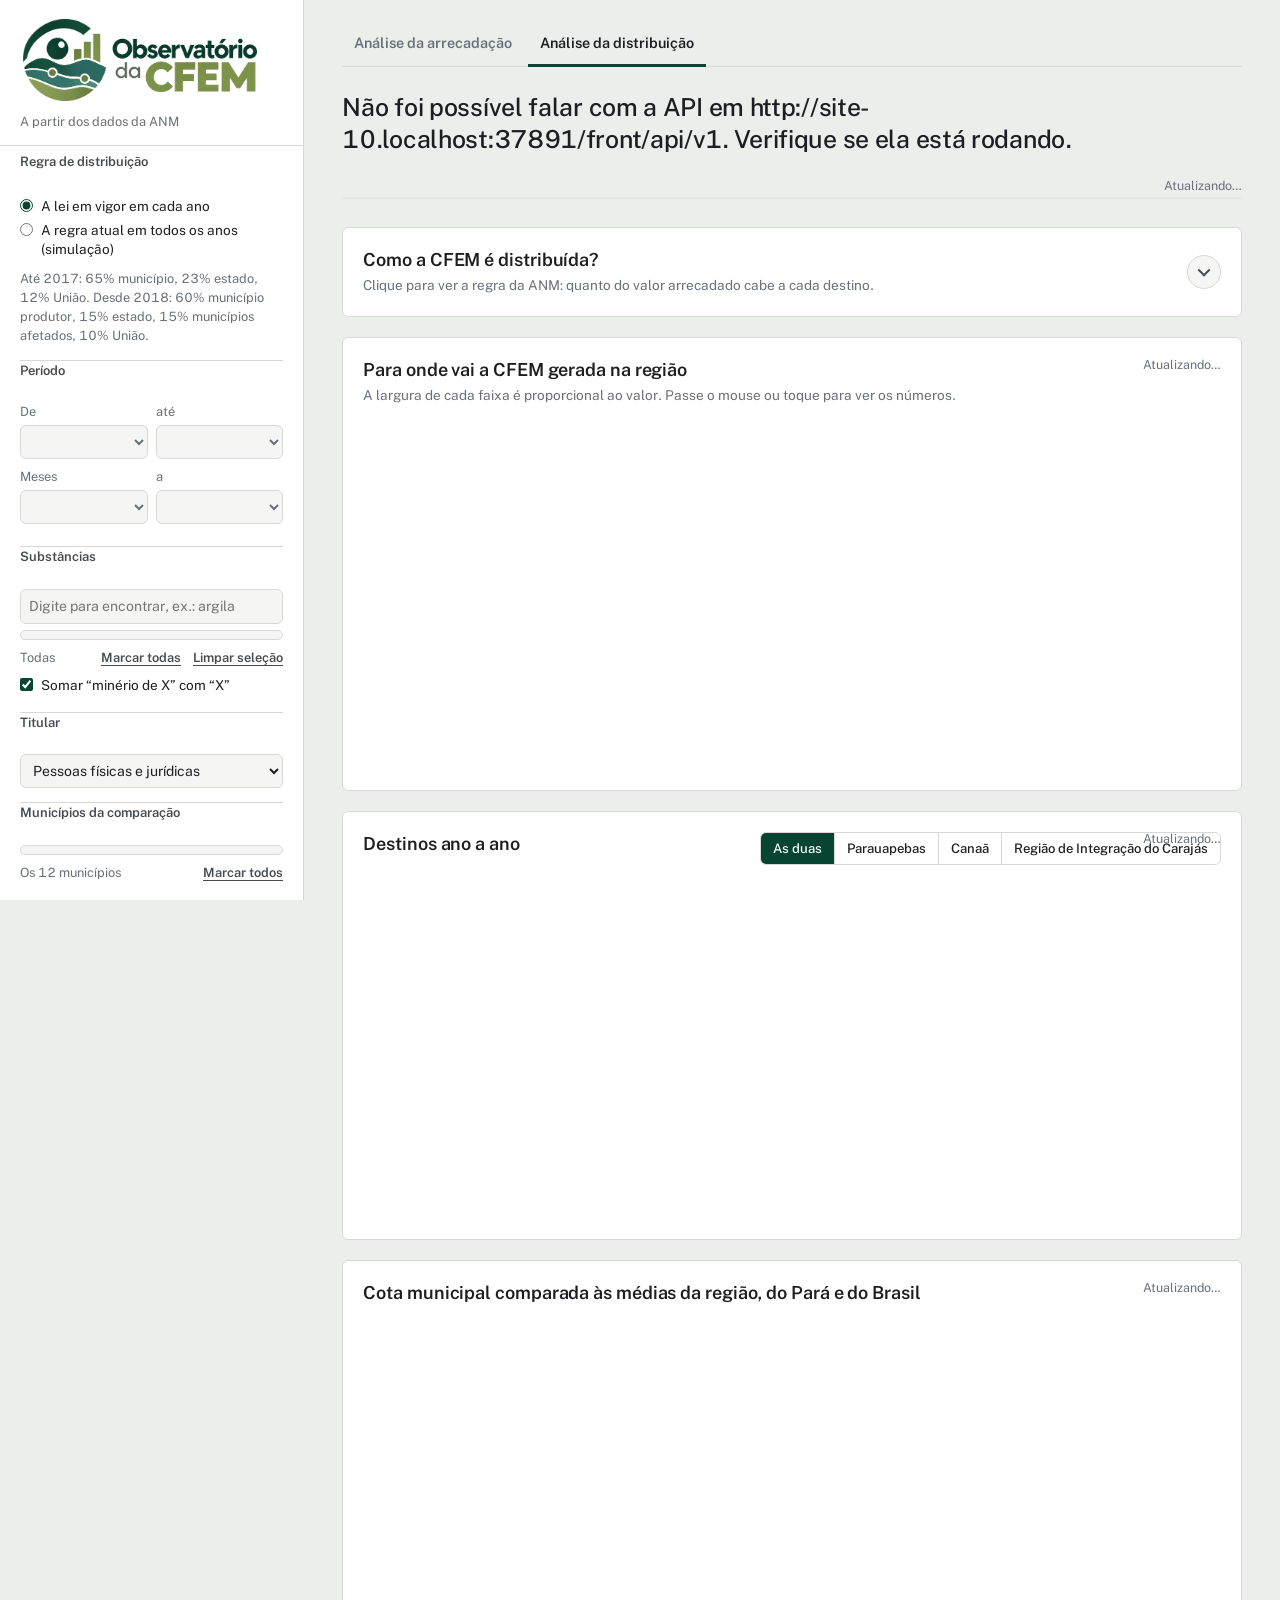
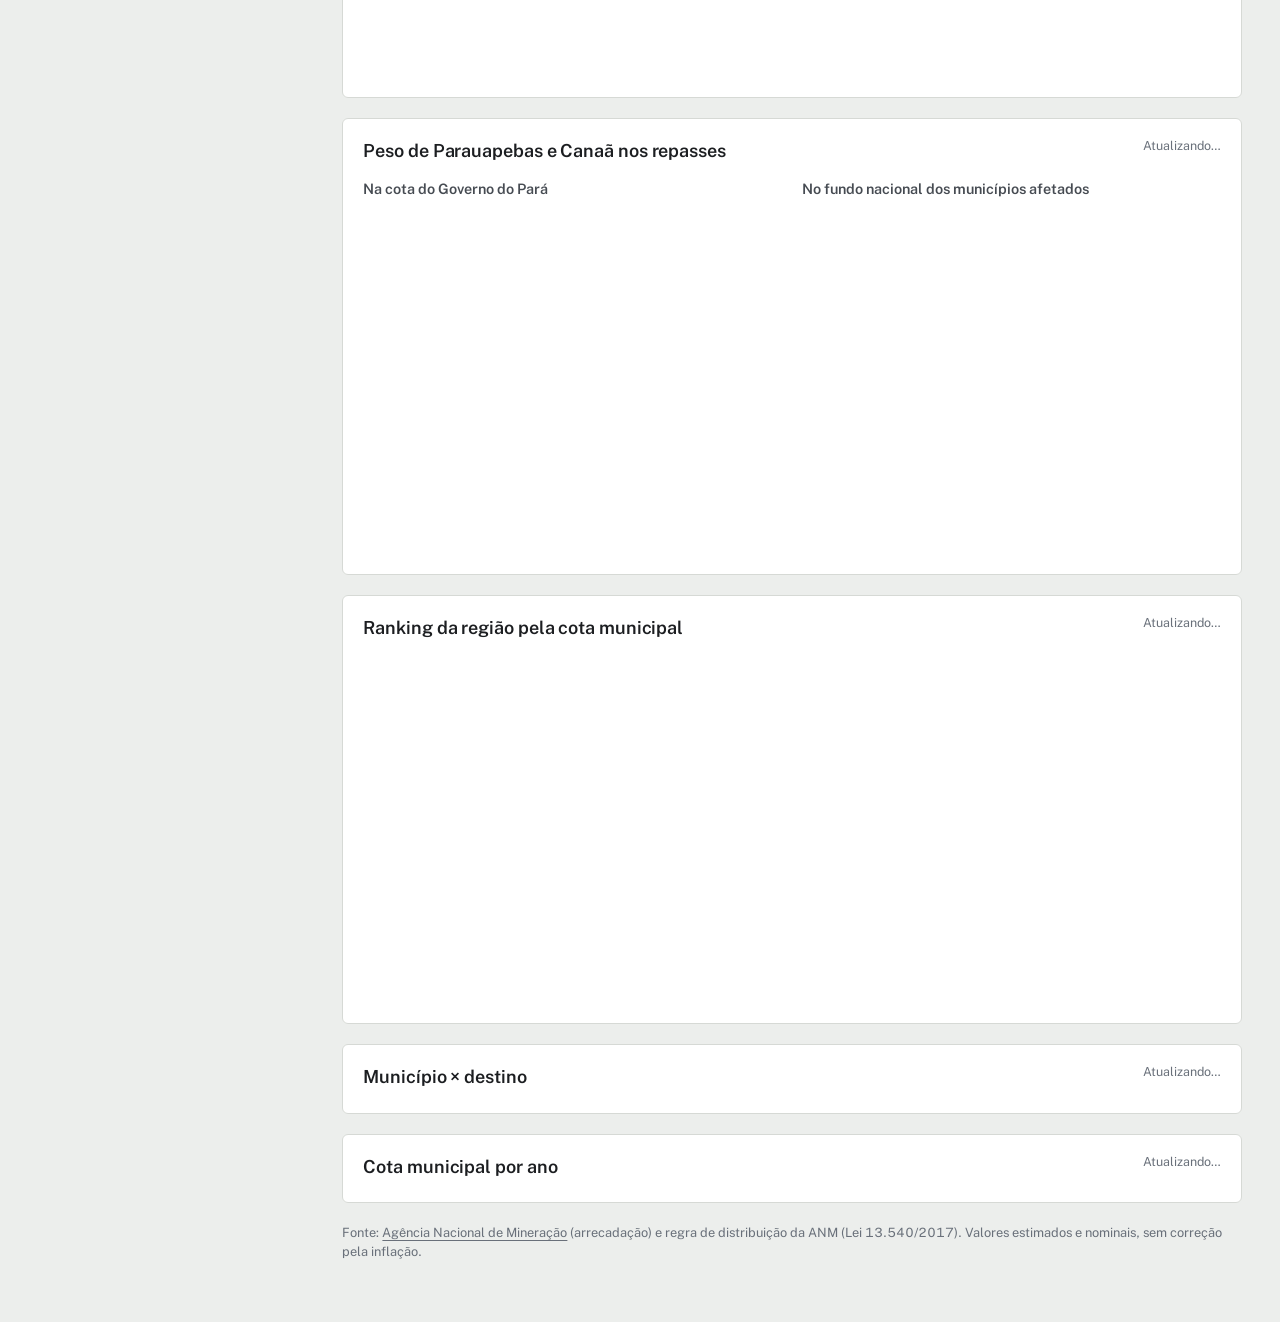
==== commit bdb06272: "Update distribuicao.html" ====
--- a/front/distribuicao.html
+++ b/front/distribuicao.html
@@ -1,5 +1,5 @@
 <!doctype html>
-<html lang="pt-BR">
+<html lang="pt-BR" data-theme="light">
 <head>
   <meta charset="utf-8">
   <meta name="viewport" content="width=device-width, initial-scale=1">
--- a/front/estilo.css
+++ b/front/estilo.css
@@ -247,10 +247,16 @@
 /* ============================================================
    Navegação entre as páginas
    ============================================================ */
-.paginas { display: flex; gap: 4px; margin: -8px 0 24px; border-bottom: 1px solid var(--rule); overflow-x: auto; }
+/* A linha de base é uma sombra interna (não borda): assim o sublinhado da aba ativa fica por cima dela
+   sem margem negativa, que fazia o Windows mostrar uma barra de rolagem vertical na navegação. */
+.paginas {
+  display: flex; gap: 4px; margin: -8px 0 24px; box-shadow: inset 0 -1px 0 var(--rule);
+  overflow-x: auto; overflow-y: hidden; scrollbar-width: none;
+}
+.paginas::-webkit-scrollbar { display: none; }
 .paginas a {
   padding: 8px 12px 10px; text-decoration: none; color: var(--muted); font-weight: 600; font-size: .9rem;
-  border-bottom: 3px solid transparent; margin-bottom: -1px; white-space: nowrap;
+  border-bottom: 3px solid transparent; white-space: nowrap;
 }
 .paginas a:hover { color: var(--ink); }
 .paginas a[aria-current="page"] { color: var(--ink); border-bottom-color: var(--marca); }
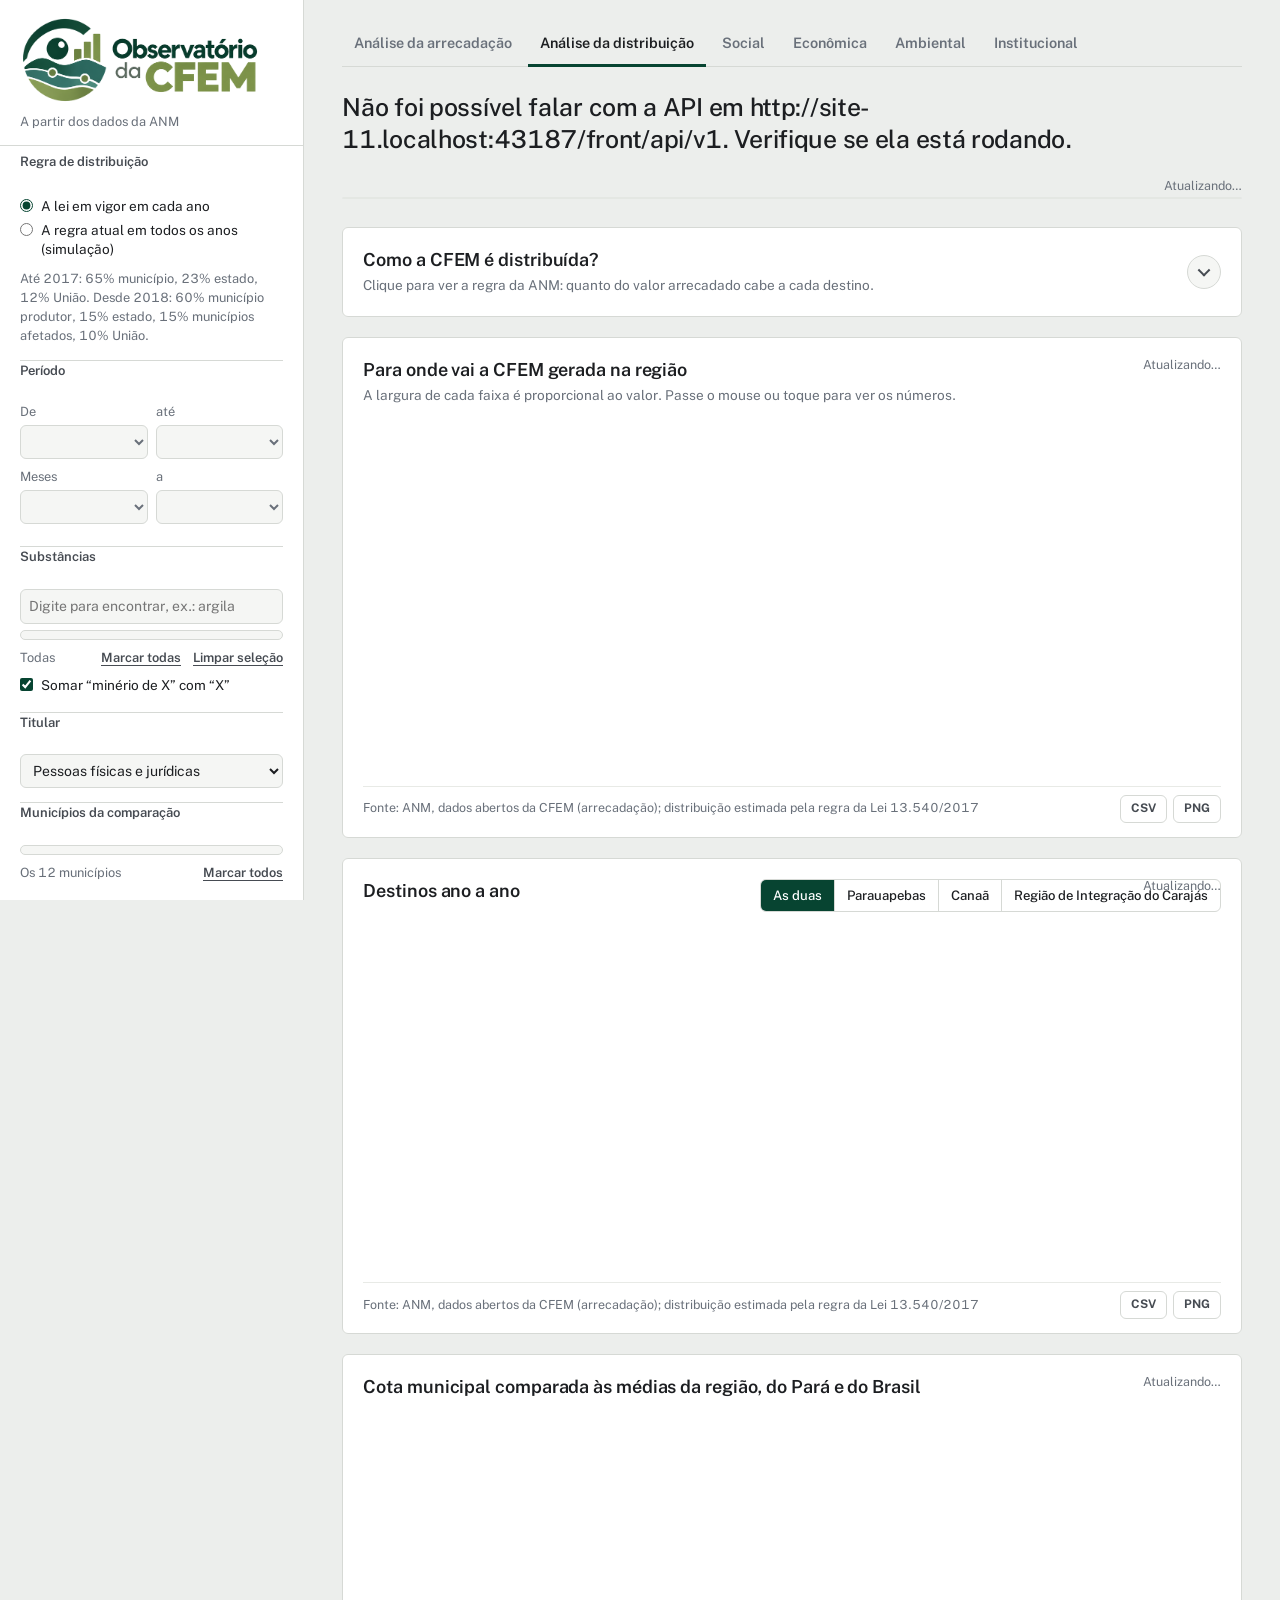
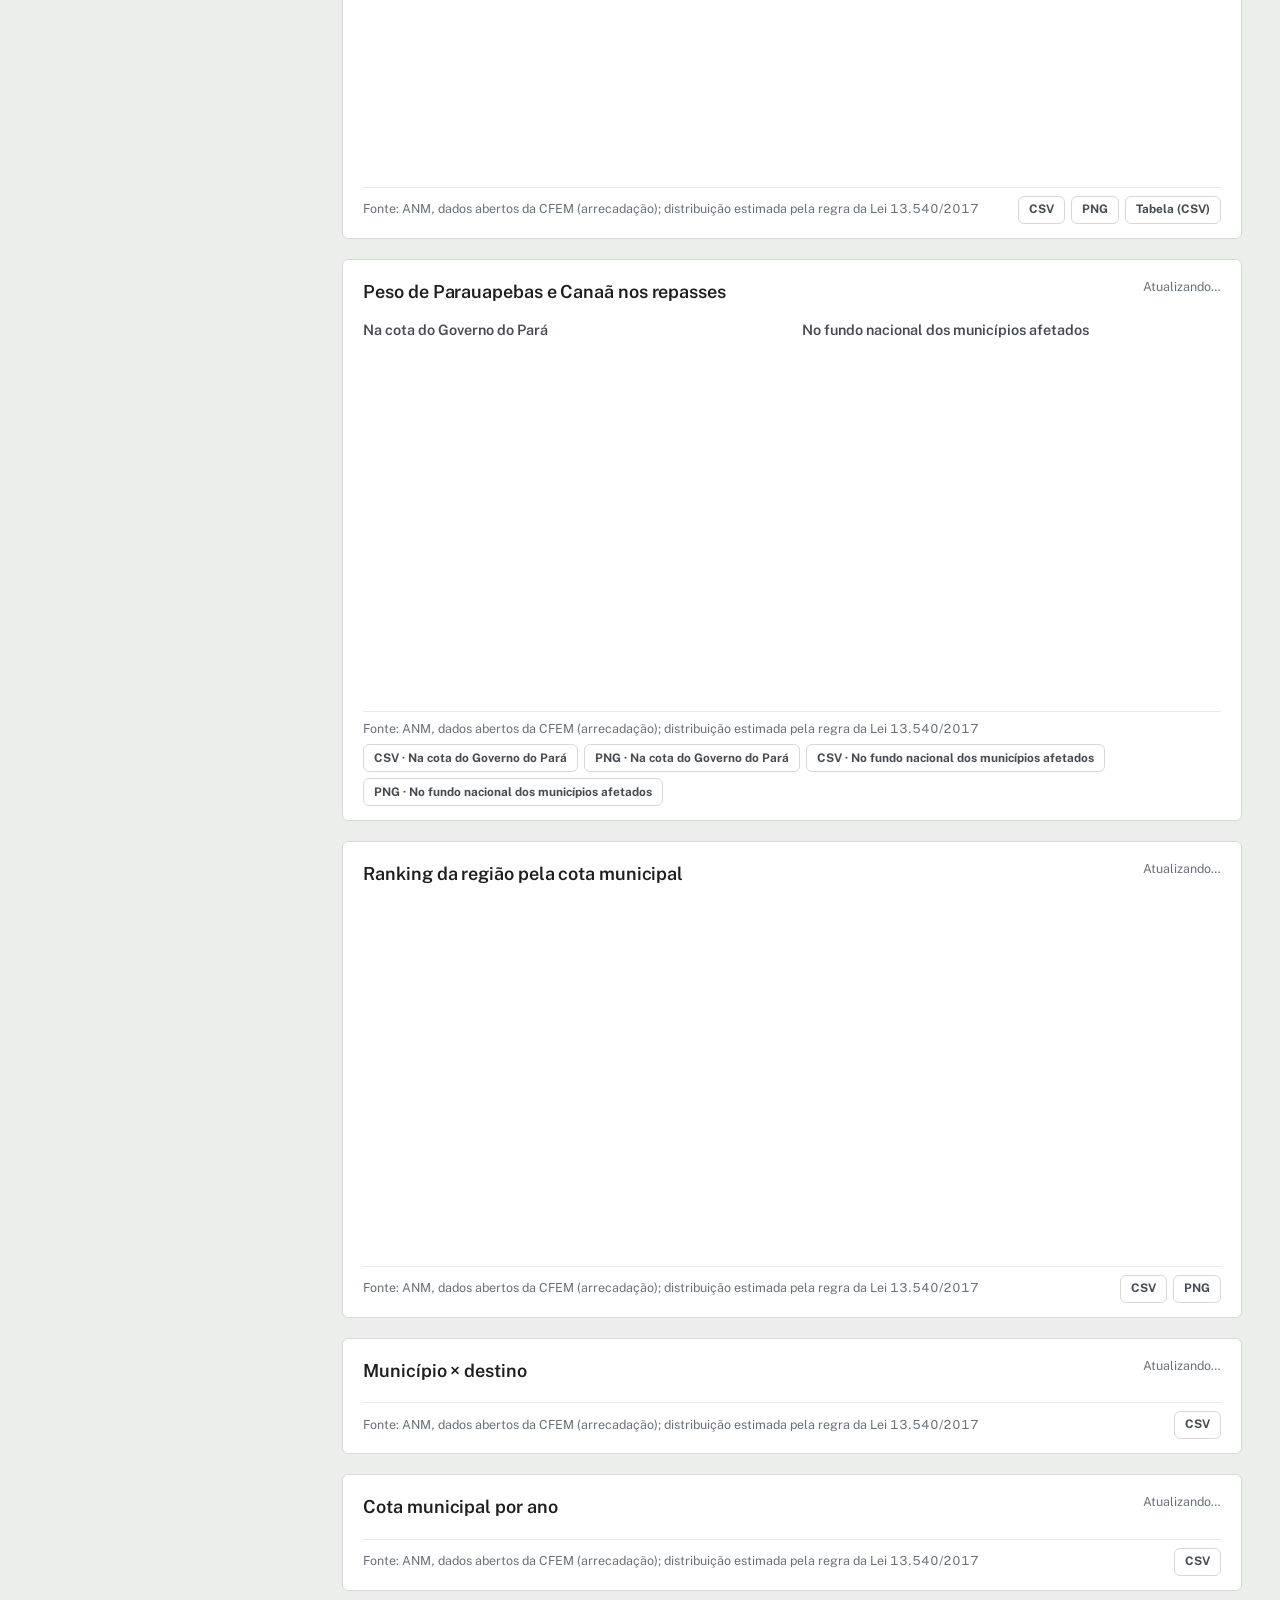
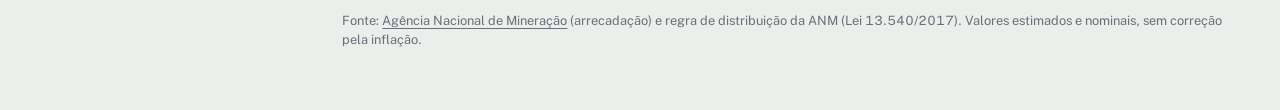
==== commit 88a69da1: "exportação em png e csv" ====
--- a/front/distribuicao.html
+++ b/front/distribuicao.html
@@ -14,6 +14,7 @@
   <script src="vendor/plotly.min.js" defer></script>
   <script src="comum.js" defer></script>
   <script src="distribuicao.js" defer></script>
+  <script src="exportar.js" defer></script>
 </head>
 <body>
   <a class="pular" href="#conteudo">Ir para os gráficos</a>
@@ -101,6 +102,7 @@
         <div class="acoes-finais">
           <a class="botao" id="link-csv" href="#" download>Baixar distribuição filtrada (CSV)</a>
           <a class="botao secundario" id="link-json" href="#" target="_blank" rel="noopener">Abrir todos os dados (JSON)</a>
+          <button type="button" class="botao secundario" data-acao="baixar-pdf" title="Baixar um PDF com os indicadores, todos os gráficos e tabelas desta página">Download (PDF)</button>
           <button type="button" class="botao-texto" data-acao="restaurar">Restaurar filtros</button>
         </div>
       </form>
@@ -129,6 +131,10 @@
       <nav class="paginas" aria-label="Páginas">
         <a href="./" data-pagina="arrecadacao" data-arquivo="./"><span class="longo">Análise da </span>arrecadação</a>
         <a href="distribuicao.html" data-pagina="distribuicao" data-arquivo="distribuicao.html" aria-current="page"><span class="longo">Análise da </span>distribuição</a>
+        <a href="https://victorsantiago.github.io/obcefem/dimensao-social.html">Social</a>
+        <a href="https://victorsantiago.github.io/obcefem/dimensao-economica.html">Econômica</a>
+        <a href="https://victorsantiago.github.io/obcefem/dimensao-ambiental.html">Ambiental</a>
+        <a href="https://victorsantiago.github.io/obcefem/dimensao-institucional.html">Institucional</a>
       </nav>
 
       <header class="topo">
--- a/front/estilo.css
+++ b/front/estilo.css
@@ -354,6 +354,22 @@
   .grafico { min-height: 320px; }
   .cifra .valor { font-size: 1.15rem; }
 }
+/* ============================================================
+   Exportação: rodapé de cada bloco com fonte e botões CSV/PNG
+   ============================================================ */
+.rodape-bloco {
+  display: flex; justify-content: space-between; align-items: center; gap: 6px 16px; flex-wrap: wrap;
+  margin-top: 10px; padding-top: 8px; border-top: 1px solid var(--grid); font-size: .78rem; color: var(--muted);
+}
+.acoes-bloco { display: flex; gap: 6px; flex-wrap: wrap; }
+.botao-mini {
+  min-height: 28px; padding: 0 10px; border: 1px solid var(--rule); border-radius: var(--raio); background: var(--surface);
+  font-size: .74rem; font-weight: 700; color: var(--ink-2); cursor: pointer; white-space: nowrap;
+}
+.botao-mini:hover { background: var(--surface-2); color: var(--ink); }
+.acoes-finais button.botao { width: 100%; font: inherit; font-size: .875rem; font-weight: 600; }
+.acoes-finais button.botao:disabled { cursor: progress; opacity: .75; }
+
 @media (prefers-reduced-motion: reduce) {
   * { transition: none !important; }
 }
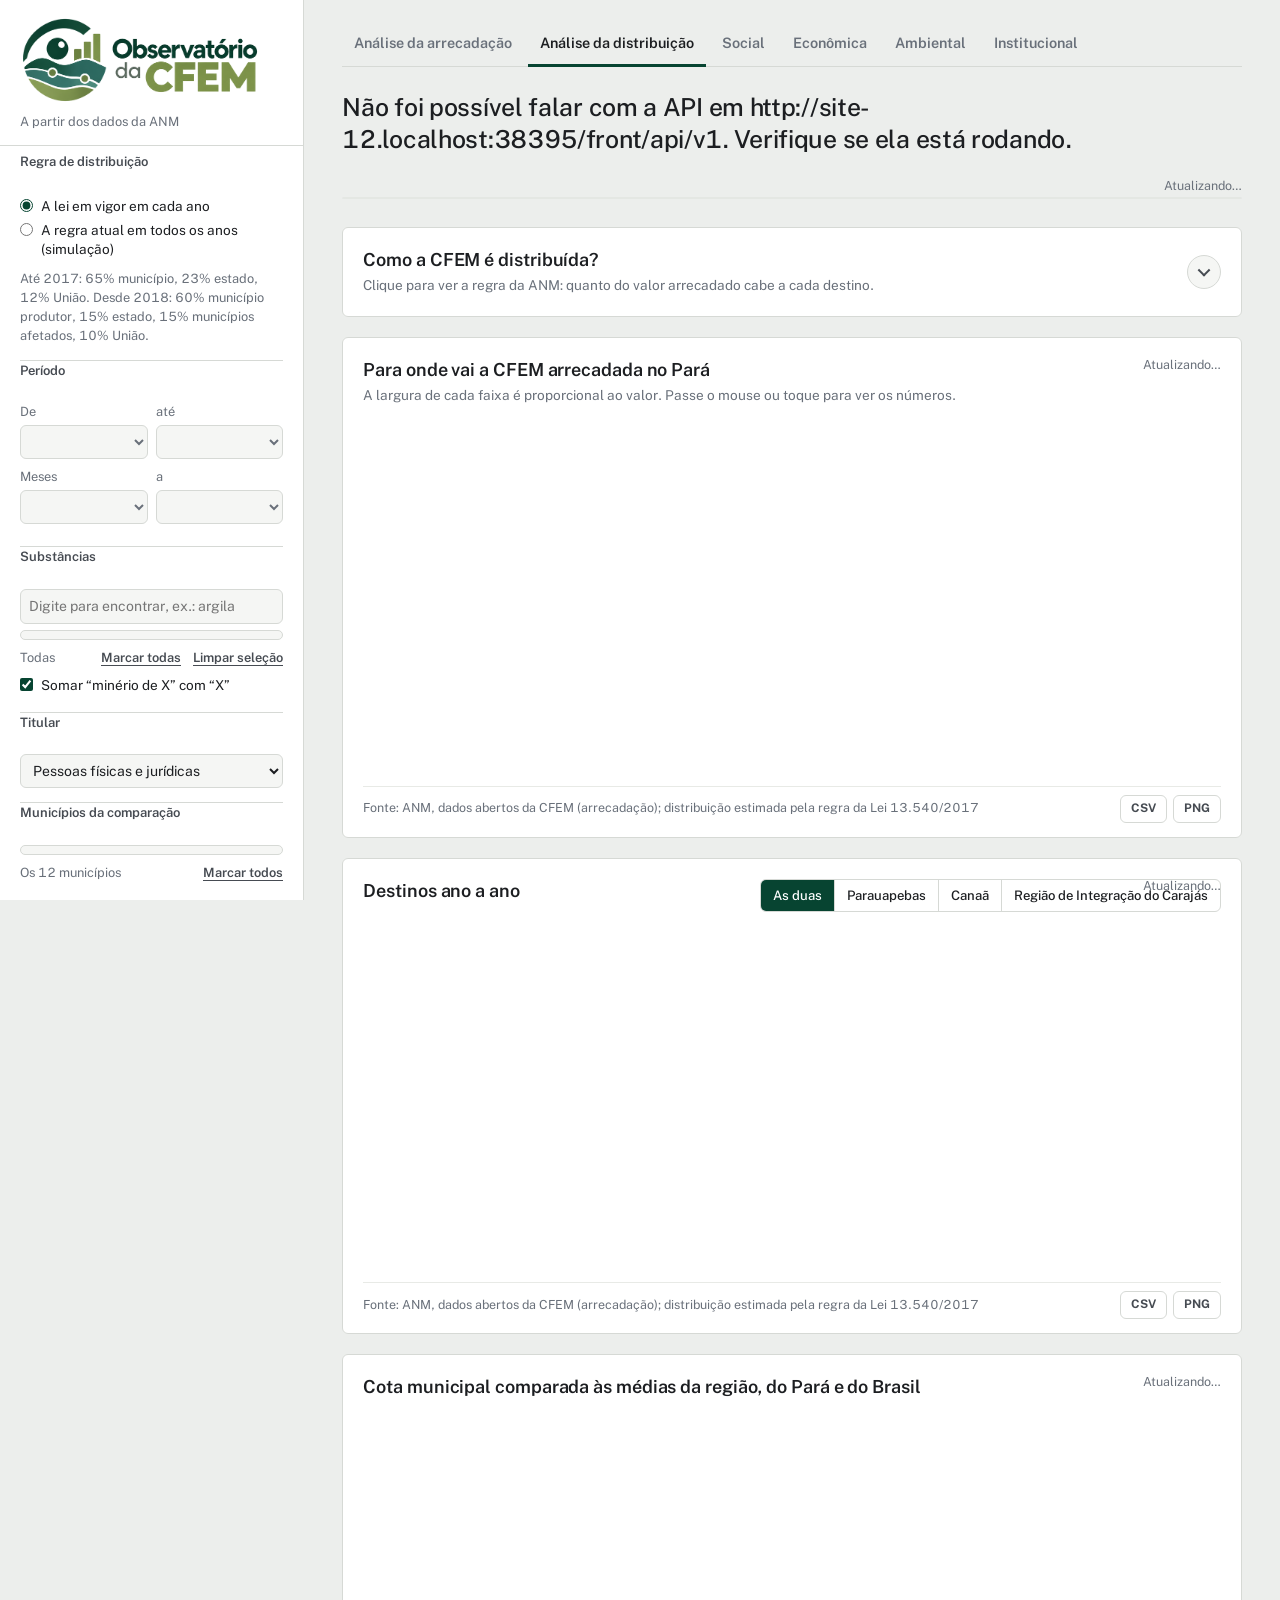
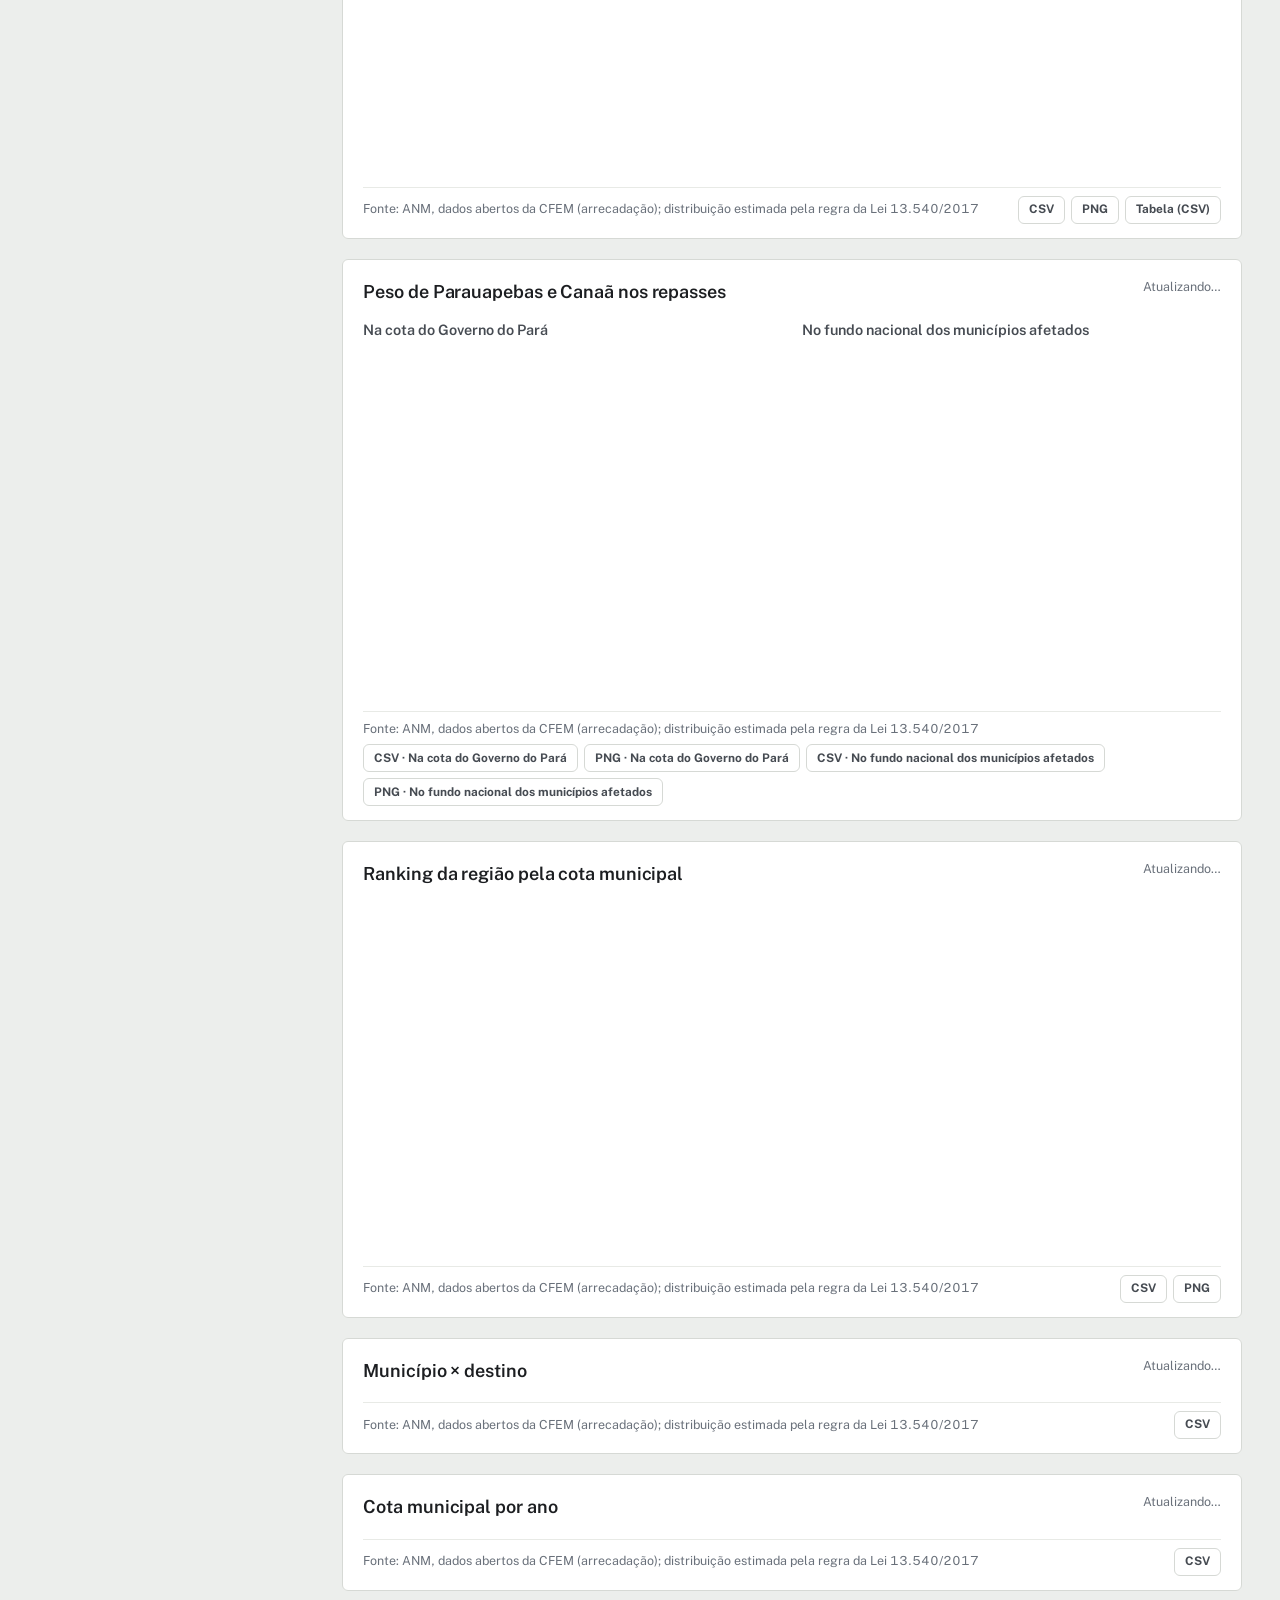
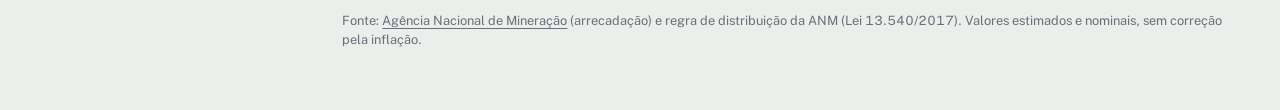
==== commit ef3ce2d7: "Atulização no gráfico sankey" ====
--- a/front/distribuicao.html
+++ b/front/distribuicao.html
@@ -161,9 +161,9 @@
       </details>
 
       <section class="bloco" id="sec-fluxo" data-estado="carregando">
-        <h2 id="titulo-fluxo">Para onde vai a CFEM gerada na região</h2>
+        <h2 id="titulo-fluxo">Para onde vai a CFEM arrecadada no Pará</h2>
         <p class="sub" id="sub-fluxo">A largura de cada faixa é proporcional ao valor. Passe o mouse ou toque para ver os números.</p>
-        <div class="grafico" id="g-fluxo" role="img" aria-label="Diagrama de fluxo do município de origem para cada destino"></div>
+        <div class="grafico" id="g-fluxo" role="img" aria-label="Diagrama de fluxo: CFEM arrecadada em Parauapebas, Canaã, demais municípios da RI Carajás e demais do Pará, até cada destino"></div>
       </section>
 
       <section class="bloco" id="sec-destinos" data-estado="carregando">
--- a/front/estilo.css
+++ b/front/estilo.css
@@ -19,6 +19,7 @@
   --c-parauapebas: #2a78d6;
   --c-canaa: #eb6834;
   --c-demais: #a3a29c;
+  --c-demais-pa: #c9c8c2;
   --c-soma: #3d3c39;
   --c-media-rc: #6250d6;
   --c-media-pa: #1baf7a;
@@ -46,7 +47,7 @@
     --bg: #141517; --surface: #1c1d20; --surface-2: #232428;
     --ink: #ecebe7; --ink-2: #c4c3bc; --muted: #9b9b94; --rule: #34363b; --grid: #2a2c30; --focus: #ecebe7;
     --marca: #7c914b; --marca-texto: #10140a;
-    --c-parauapebas: #3987e5; --c-canaa: #d95926; --c-demais: #74736d; --c-soma: #d9d7d0;
+    --c-parauapebas: #3987e5; --c-canaa: #d95926; --c-demais: #74736d; --c-demais-pa: #55544f; --c-soma: #d9d7d0;
     --c-media-rc: #9085e9; --c-media-pa: #199e70; --c-media-br: #a19f98; --c-contexto: #4a4b50; --c-incompleto: rgba(155, 155, 148, .14);
     --c-dest-municipio: #1f9a80; --c-dest-estado: #b3850c; --c-dest-afetados: #d65a92; --c-dest-uniao: #5a86cc;
     --seq-1: #16314f; --seq-2: #1c4775; --seq-3: #225d9b; --seq-4: #2a78d6;
@@ -58,7 +59,7 @@
   --bg: #141517; --surface: #1c1d20; --surface-2: #232428;
   --ink: #ecebe7; --ink-2: #c4c3bc; --muted: #9b9b94; --rule: #34363b; --grid: #2a2c30; --focus: #ecebe7;
   --marca: #7c914b; --marca-texto: #10140a;
-  --c-parauapebas: #3987e5; --c-canaa: #d95926; --c-demais: #74736d; --c-soma: #d9d7d0;
+  --c-parauapebas: #3987e5; --c-canaa: #d95926; --c-demais: #74736d; --c-demais-pa: #55544f; --c-soma: #d9d7d0;
   --c-media-rc: #9085e9; --c-media-pa: #199e70; --c-media-br: #a19f98; --c-contexto: #4a4b50; --c-incompleto: rgba(155, 155, 148, .14);
     --c-dest-municipio: #1f9a80; --c-dest-estado: #b3850c; --c-dest-afetados: #d65a92; --c-dest-uniao: #5a86cc;
   --seq-1: #16314f; --seq-2: #1c4775; --seq-3: #225d9b; --seq-4: #2a78d6;
